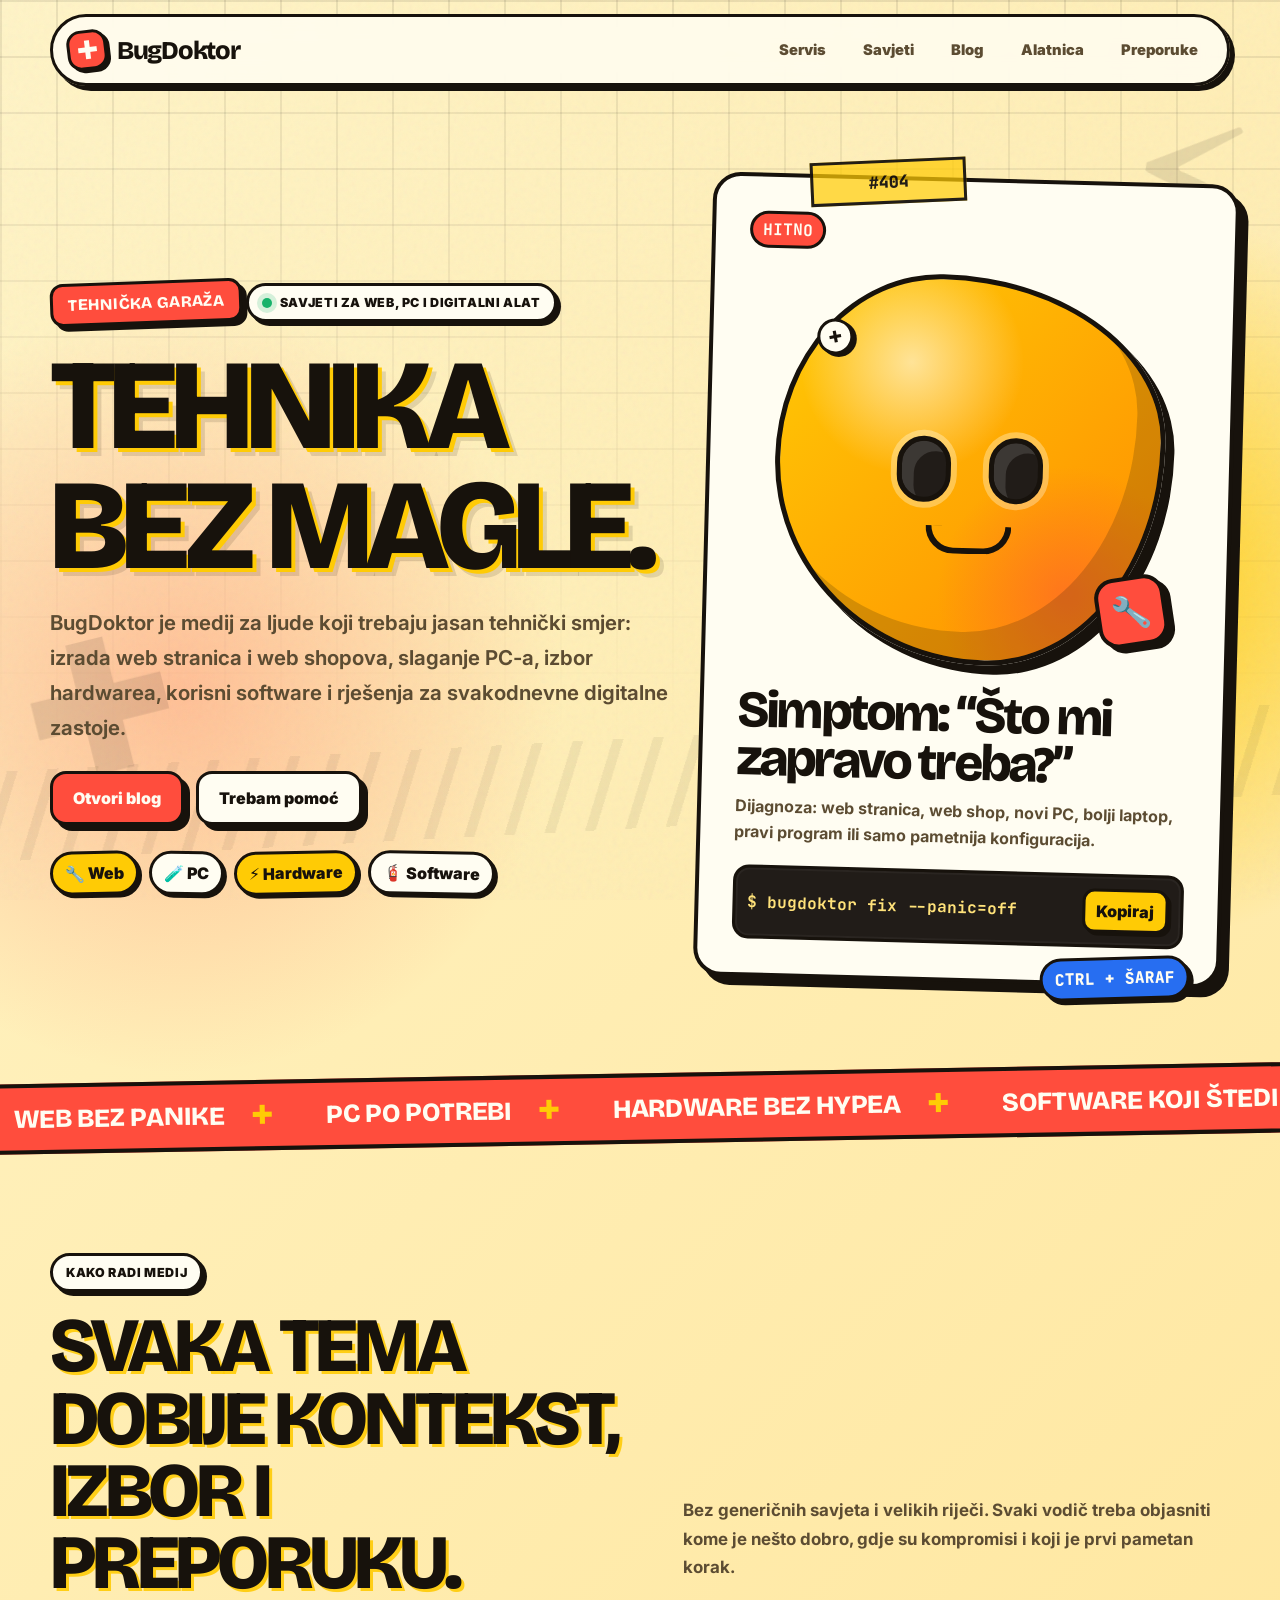
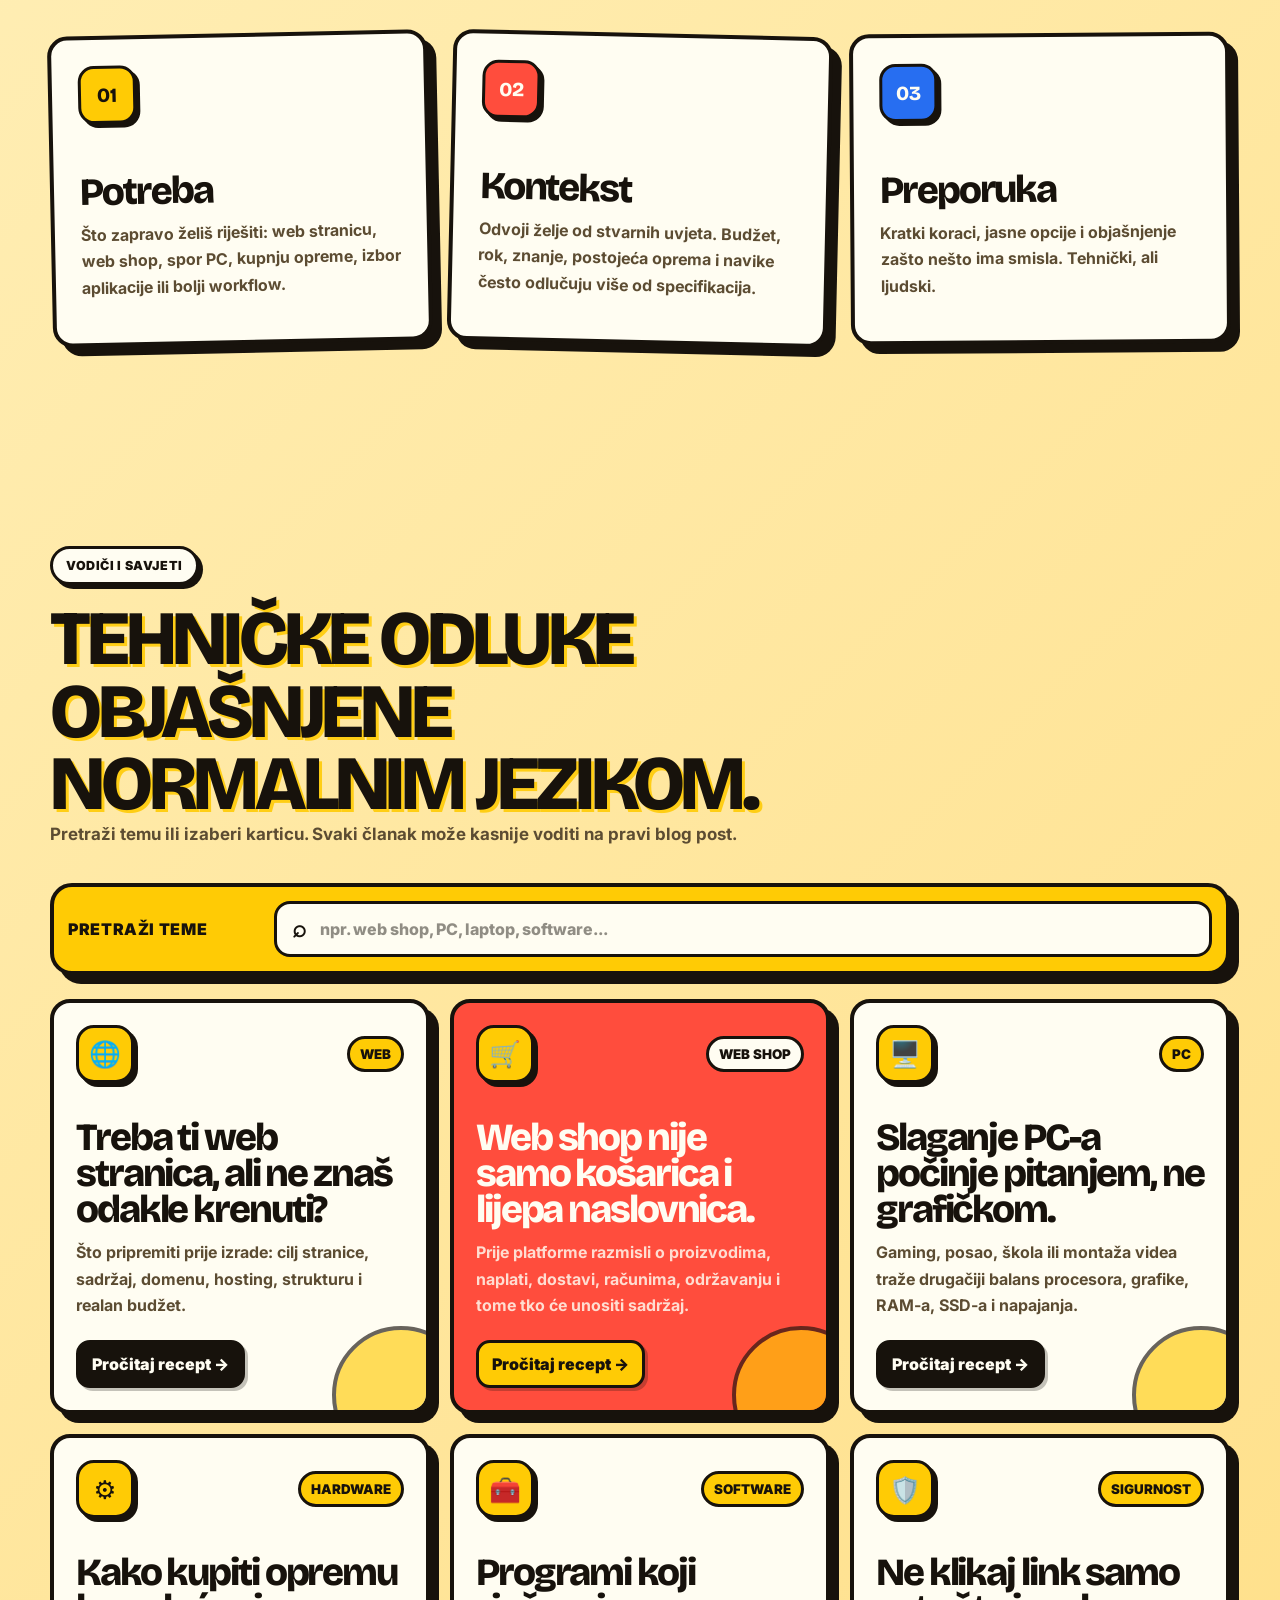
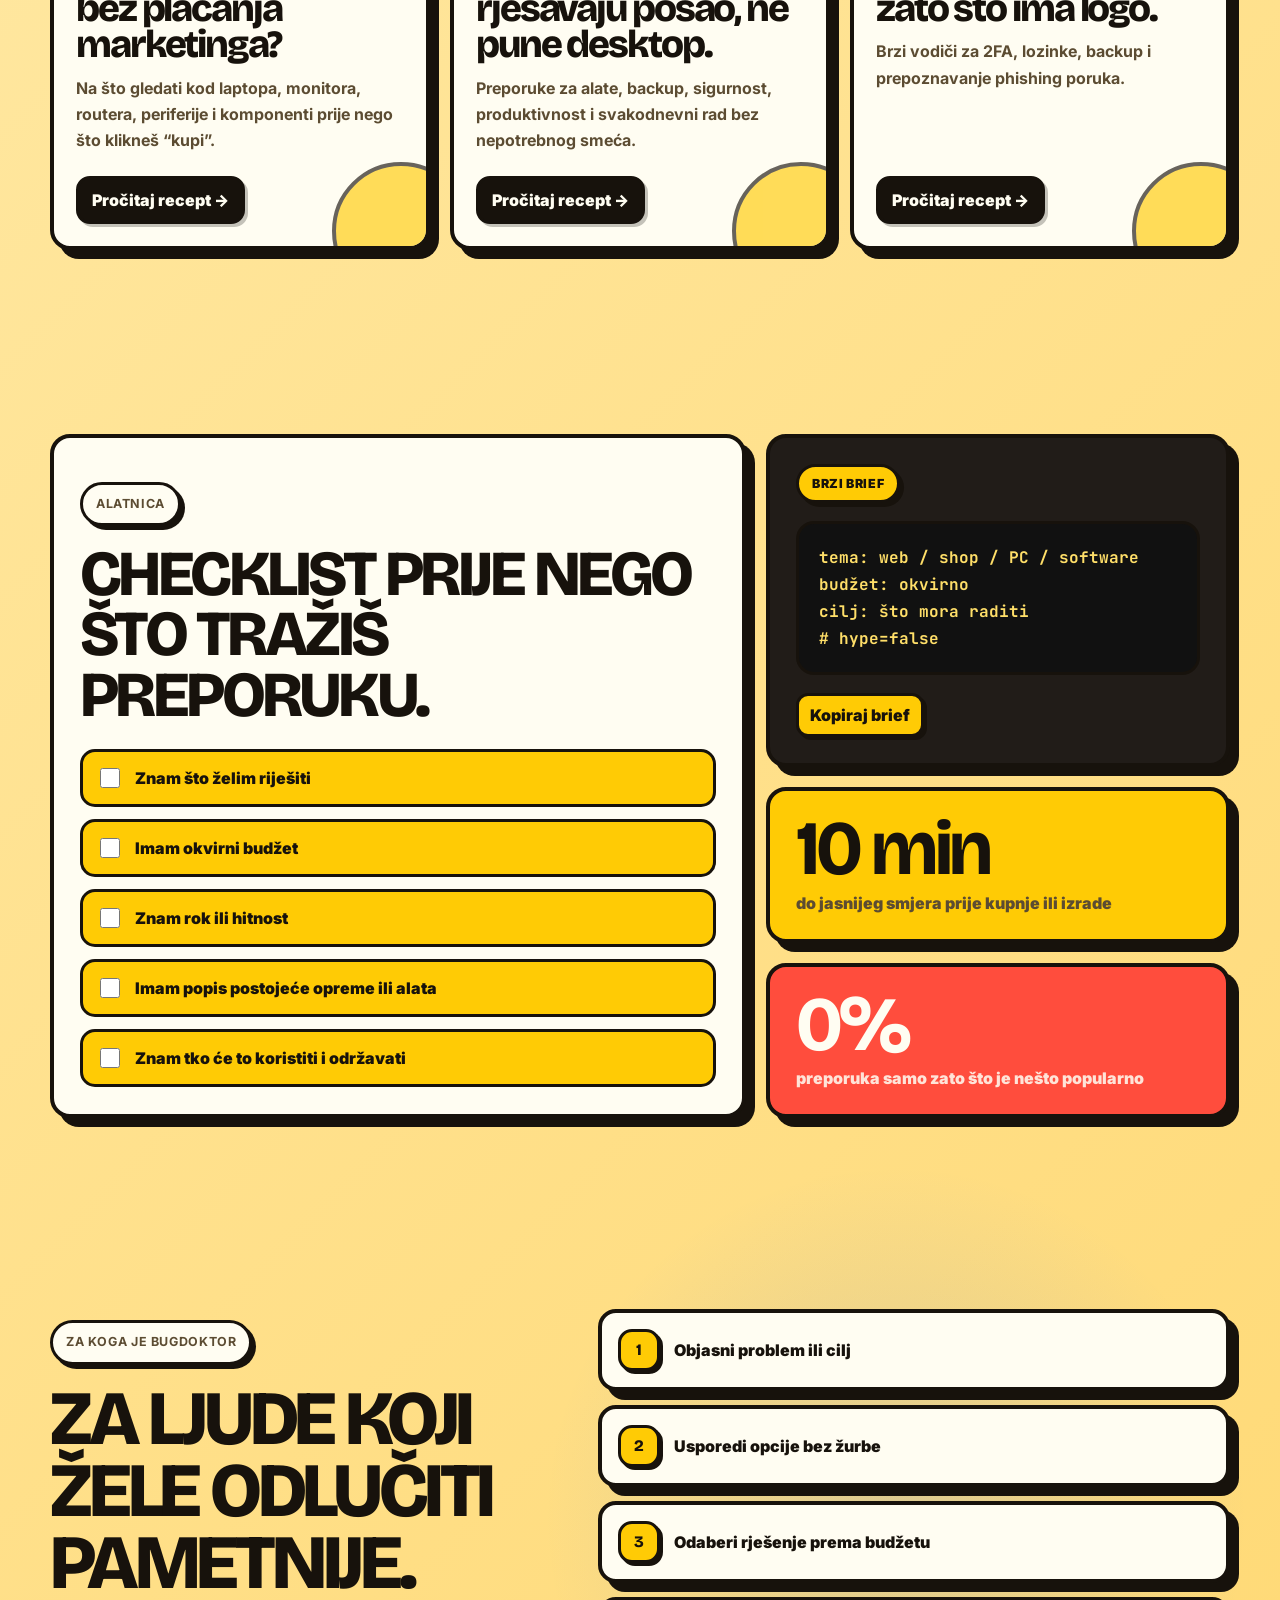
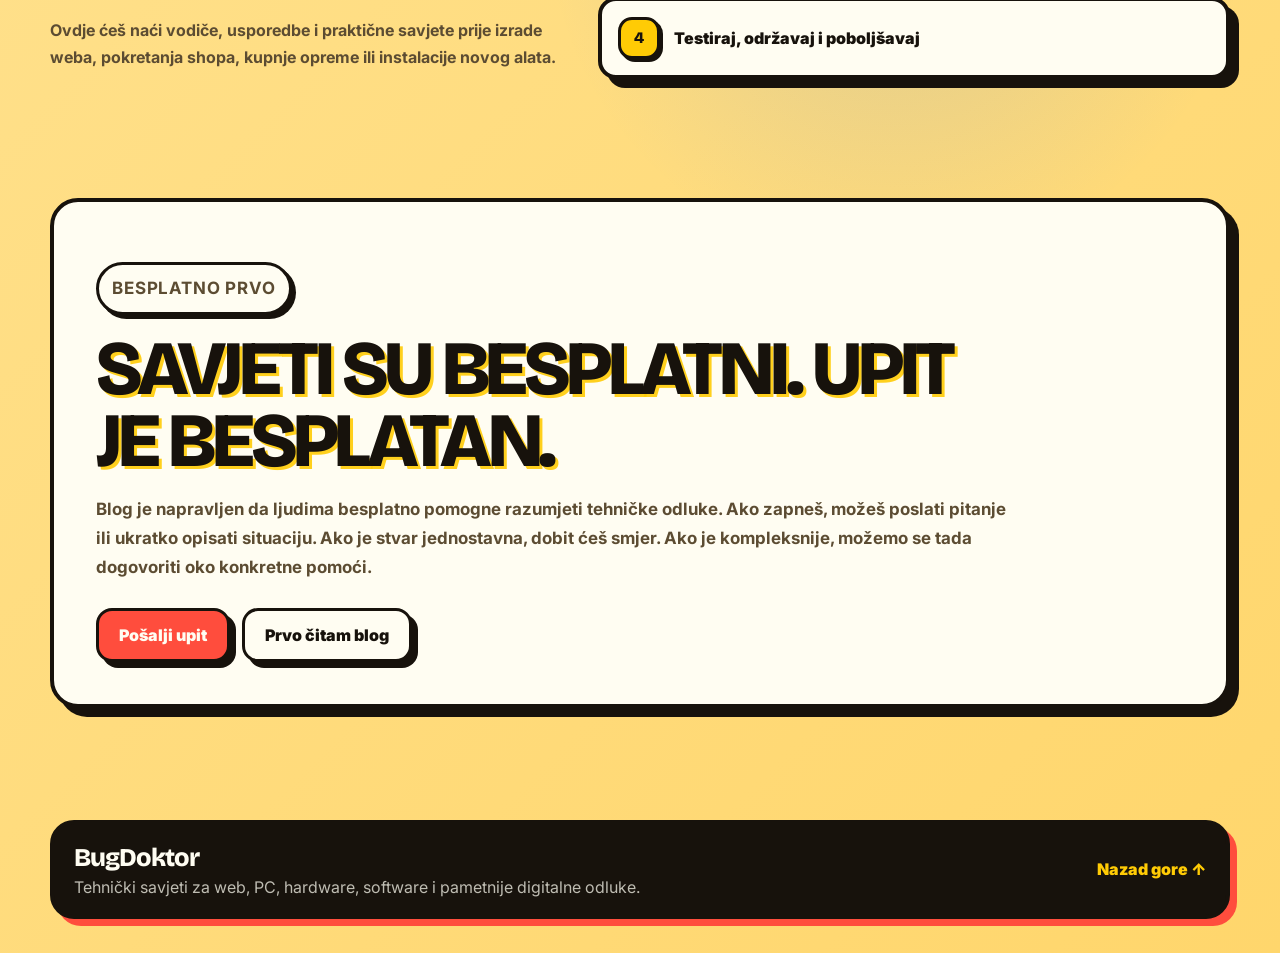
==== index.html @ 0f75139b "Add files via upload" ====
<!doctype html>
<html lang="hr">
<head>
  <meta charset="utf-8" />
  <meta name="viewport" content="width=device-width, initial-scale=1" />
  <title>BugDoktor — tehnički savjeti za web, PC i opremu</title>
  <meta name="description" content="BugDoktor je tehnički medij za savjete o izradi web stranica, web shopova, slaganju PC-a, hardwareu, softwareu i svakodnevnim digitalnim odlukama." />
  <meta name="theme-color" content="#ffcb05" />
  <link rel="canonical" href="https://bugdoktor.hr/" />
  <link rel="alternate" type="application/rss+xml" title="BugDoktor blog" href="https://bugdoktor.hr/feed.xml" />
  <link rel="manifest" href="site.webmanifest" />
  <meta property="og:type" content="website" />
  <meta property="og:title" content="BugDoktor — tehnički savjeti za web, PC i opremu" />
  <meta property="og:description" content="Besplatni tehnički vodiči za web stranice, web shopove, PC konfiguracije, hardware, software i sigurnost." />
  <meta property="og:url" content="https://bugdoktor.hr/" />
  <meta name="twitter:card" content="summary" />
  <link rel="preconnect" href="https://fonts.googleapis.com">
  <link rel="preconnect" href="https://fonts.gstatic.com" crossorigin>
  <link href="https://fonts.googleapis.com/css2?family=Bricolage+Grotesque:opsz,wdth,wght@12..96,80..100,500..800&family=Inter:wght@400;500;600;700;800;900&family=JetBrains+Mono:wght@500;700&display=swap" rel="stylesheet">
  <link rel="stylesheet" href="styles.css" />
</head>
<body>
  <div class="page-noise" aria-hidden="true"></div>
  <div class="bg-bolt bolt-one" aria-hidden="true">⚡</div>
  <div class="bg-bolt bolt-two" aria-hidden="true">✚</div>

  <header class="site-header">
    <a class="brand" href="#top" aria-label="BugDoktor početna">
      <span class="brand-mark">✚</span>
      <span class="brand-text">BugDoktor</span>
    </a>

    <nav class="main-nav" aria-label="Glavna navigacija">
      <a href="#servis">Servis</a>
      <a href="#savjeti">Savjeti</a>
      <a href="blog.html">Blog</a>
      <a href="#alatnica">Alatnica</a>
      <a href="#preporuke">Preporuke</a>
    </nav>

    <button class="menu-button" type="button" aria-label="Otvori navigaciju" aria-expanded="false">☰</button>
  </header>

  <main id="top">
    <section class="hero section-wrap">
      <div class="hero-copy">
        <div class="sticker sticker-red">Tehnička garaža</div>
        <p class="eyebrow"><span></span> Savjeti za web, PC i digitalni alat</p>
        <h1>Tehnika bez magle.</h1>
        <p class="lead">BugDoktor je medij za ljude koji trebaju jasan tehnički smjer: izrada web stranica i web shopova, slaganje PC-a, izbor hardwarea, korisni software i rješenja za svakodnevne digitalne zastoje.</p>
        <div class="hero-actions">
          <a class="button primary" href="blog.html">Otvori blog</a>
          <a class="button secondary" href="#usluge">Trebam pomoć</a>
        </div>
        <div class="trust-row" aria-label="Glavne prednosti">
          <span>🔧 Web</span>
          <span>🧪 PC</span>
          <span>⚡ Hardware</span>
          <span>🧯 Software</span>
        </div>
      </div>

      <aside class="garage-card" aria-label="BugDoktor servisni nalog">
        <div class="ticket-top">
          <strong>HITNO</strong>
        </div>
        <div class="garage-bug-face" aria-hidden="true">
          <span class="face-screw screw-one">✚</span>
          <span class="garage-bug-eye"></span>
          <span class="garage-bug-mouth"></span>
          <span class="garage-bug-eye"></span>
          <div class="wrench-badge">🔧</div>
        </div>
        <h2>Simptom: “Što mi zapravo treba?”</h2>
        <p>Dijagnoza: web stranica, web shop, novi PC, bolji laptop, pravi program ili samo pametnija konfiguracija.</p>
        <div class="terminal-strip">
          <code>$ bugdoktor fix --panic=off</code>
          <button type="button" class="copy-button" data-copy="bugdoktor fix --panic=off">Kopiraj</button>
        </div>
      </aside>
    </section>

    <section class="ticker" aria-label="BugDoktor poruke">
      <div class="ticker-track">
        <span>Web bez panike</span>
        <span>PC po potrebi</span>
        <span>Hardware bez hypea</span>
        <span>Software koji štedi vrijeme</span>
        <span>Web shop prije oglasa</span>
        <span>Savjet prije kupnje</span>
      </div>
    </section>

    <section id="servis" class="section-wrap service-section">
      <div class="section-heading split">
        <div>
          <p class="section-kicker">Kako radi medij</p>
          <h2>Svaka tema dobije kontekst, izbor i preporuku.</h2>
        </div>
        <p>Bez generičnih savjeta i velikih riječi. Svaki vodič treba objasniti kome je nešto dobro, gdje su kompromisi i koji je prvi pametan korak.</p>
      </div>

      <div class="service-grid">
        <article class="service-card rotate-left">
          <span class="step-number">01</span>
          <h3>Potreba</h3>
          <p>Što zapravo želiš riješiti: web stranicu, web shop, spor PC, kupnju opreme, izbor aplikacije ili bolji workflow.</p>
        </article>
        <article class="service-card rotate-right">
          <span class="step-number">02</span>
          <h3>Kontekst</h3>
          <p>Odvoji želje od stvarnih uvjeta. Budžet, rok, znanje, postojeća oprema i navike često odlučuju više od specifikacija.</p>
        </article>
        <article class="service-card rotate-left small-tilt">
          <span class="step-number">03</span>
          <h3>Preporuka</h3>
          <p>Kratki koraci, jasne opcije i objašnjenje zašto nešto ima smisla. Tehnički, ali ljudski.</p>
        </article>
      </div>
    </section>

    <section id="savjeti" class="section-wrap advice-section">
      <div class="section-heading">
        <p class="section-kicker">Vodiči i savjeti</p>
        <h2>Tehničke odluke objašnjene normalnim jezikom.</h2>
        <p>Pretraži temu ili izaberi karticu. Svaki članak može kasnije voditi na pravi blog post.</p>
      </div>

      <div class="search-panel">
        <label for="searchInput">Pretraži teme</label>
        <div class="search-box">
          <span>⌕</span>
          <input id="searchInput" type="search" placeholder="npr. web shop, PC, laptop, software..." autocomplete="off" />
        </div>
      </div>

      <div class="advice-grid" id="adviceGrid">
        <article class="advice-card" data-keywords="web stranica landing page portfolio domena hosting dizajn">
          <div class="card-top"><span>🌐</span><small>Web</small></div>
          <h3>Treba ti web stranica, ali ne znaš odakle krenuti?</h3>
          <p>Što pripremiti prije izrade: cilj stranice, sadržaj, domenu, hosting, strukturu i realan budžet.</p>
          <a href="blog/web-stranica-odakle-krenuti.html">Pročitaj recept <span>→</span></a>
        </article>

        <article class="advice-card hot" data-keywords="web shop ecommerce woocommerce shopify placanje dostava katalog proizvodi">
          <div class="card-top"><span>🛒</span><small>Web shop</small></div>
          <h3>Web shop nije samo košarica i lijepa naslovnica.</h3>
          <p>Prije platforme razmisli o proizvodima, naplati, dostavi, računima, održavanju i tome tko će unositi sadržaj.</p>
          <a href="blog/web-shop-nije-samo-kosarica.html">Pročitaj recept <span>→</span></a>
        </article>

        <article class="advice-card" data-keywords="pc konfiguracija slaganje gaming ured procesor graficka ram ssd napajanje">
          <div class="card-top"><span>🖥️</span><small>PC</small></div>
          <h3>Slaganje PC-a počinje pitanjem, ne grafičkom.</h3>
          <p>Gaming, posao, škola ili montaža videa traže drugačiji balans procesora, grafike, RAM-a, SSD-a i napajanja.</p>
          <a href="blog/slaganje-pc-a-pocinje-pitanjem.html">Pročitaj recept <span>→</span></a>
        </article>

        <article class="advice-card" data-keywords="hardware laptop monitor tipkovnica mis router printer preporuka kupnja">
          <div class="card-top"><span>⚙️</span><small>Hardware</small></div>
          <h3>Kako kupiti opremu bez plaćanja marketinga?</h3>
          <p>Na što gledati kod laptopa, monitora, routera, periferije i komponenti prije nego što klikneš “kupi”.</p>
          <a href="blog/kupnja-hardwarea-bez-marketinga.html">Pročitaj recept <span>→</span></a>
        </article>

        <article class="advice-card" data-keywords="software alati windows mac linux ured posao produktivnost backup antivirus">
          <div class="card-top"><span>🧰</span><small>Software</small></div>
          <h3>Programi koji rješavaju posao, ne pune desktop.</h3>
          <p>Preporuke za alate, backup, sigurnost, produktivnost i svakodnevni rad bez nepotrebnog smeća.</p>
          <a href="blog/software-koji-rjesava-posao.html">Pročitaj recept <span>→</span></a>
        </article>

        <article class="advice-card" data-keywords="sigurnost lozinke 2fa backup phishing mail privatnost zastita">
          <div class="card-top"><span>🛡️</span><small>Sigurnost</small></div>
          <h3>Ne klikaj link samo zato što ima logo.</h3>
          <p>Brzi vodiči za 2FA, lozinke, backup i prepoznavanje phishing poruka.</p>
          <a href="blog/ne-klikaj-link-samo-zato-sto-ima-logo.html">Pročitaj recept <span>→</span></a>
        </article>
      </div>
    </section>

    <section id="alatnica" class="section-wrap toolkit-section">
      <div class="toolkit-card checklist-card">
        <p class="section-kicker">Alatnica</p>
        <h2>Checklist prije nego što tražiš preporuku.</h2>
        <div class="checklist">
          <label><input type="checkbox"> Znam što želim riješiti</label>
          <label><input type="checkbox"> Imam okvirni budžet</label>
          <label><input type="checkbox"> Znam rok ili hitnost</label>
          <label><input type="checkbox"> Imam popis postojeće opreme ili alata</label>
          <label><input type="checkbox"> Znam tko će to koristiti i održavati</label>
        </div>
      </div>

      <div class="toolkit-card command-card">
        <span class="label-chip">Brzi brief</span>
        <pre><code>tema: web / shop / PC / software
budžet: okvirno
cilj: što mora raditi
# hype=false</code></pre>
        <button class="copy-button" type="button" data-copy="tema: web / shop / PC / software\nbudžet: okvirno\ncilj: što mora raditi">Kopiraj brief</button>
      </div>

      <div class="toolkit-card stat-card">
        <strong>10 min</strong>
        <span>do jasnijeg smjera prije kupnje ili izrade</span>
      </div>

      <div class="toolkit-card stat-card warning">
        <strong>0%</strong>
        <span>preporuka samo zato što je nešto popularno</span>
      </div>
    </section>

    <section id="preporuke" class="section-wrap deploy-section">
      <div class="deploy-copy">
        <p class="section-kicker">Za koga je BugDoktor</p>
        <h2>Za ljude koji žele odlučiti pametnije.</h2>
        <p>Ovdje ćeš naći vodiče, usporedbe i praktične savjete prije izrade weba, pokretanja shopa, kupnje opreme ili instalacije novog alata.</p>
      </div>
      <div class="deploy-steps">
        <div><span>1</span> Objasni problem ili cilj</div>
        <div><span>2</span> Usporedi opcije bez žurbe</div>
        <div><span>3</span> Odaberi rješenje prema budžetu</div>
        <div><span>4</span> Testiraj, održavaj i poboljšavaj</div>
      </div>
    </section>

    <section id="usluge" class="section-wrap help-section">
      <div class="help-panel">
        <p class="section-kicker">Besplatno prvo</p>
        <h2>Savjeti su besplatni. Upit je besplatan.</h2>
        <p>Blog je napravljen da ljudima besplatno pomogne razumjeti tehničke odluke. Ako zapneš, možeš poslati pitanje ili ukratko opisati situaciju. Ako je stvar jednostavna, dobit ćeš smjer. Ako je kompleksnije, možemo se tada dogovoriti oko konkretne pomoći.</p>
        <div class="hero-actions">
          <a class="button primary" href="mailto:kontakt@bugdoktor.hr?subject=BugDoktor%20besplatan%20upit">Pošalji upit</a>
          <a class="button secondary" href="blog.html">Prvo čitam blog</a>
        </div>
      </div>
    </section>
  </main>

  <footer class="site-footer">
    <div>
      <strong>BugDoktor</strong>
      <p>Tehnički savjeti za web, PC, hardware, software i pametnije digitalne odluke.</p>
    </div>
    <a href="#top">Nazad gore ↑</a>
  </footer>

  <script src="script.js"></script>
</body>
</html>
---- styles.css ----
:root {
  color-scheme: light;
  --font-display: "Bricolage Grotesque", "Inter", system-ui, sans-serif;
  --font-body: "Inter", system-ui, sans-serif;
  --font-mono: "JetBrains Mono", ui-monospace, SFMono-Regular, Menlo, monospace;

  --ink: #17120c;
  --paper: #fff4c7;
  --paper-2: #ffe27a;
  --white: #fffdf2;
  --yellow: #ffcb05;
  --orange: #ff8a00;
  --red: #ff4d3d;
  --blue: #276ef1;
  --green: #17b26a;
  --muted: #5c4c32;
  --line: #17120c;
  --shadow: 9px 9px 0 var(--ink);
  --shadow-soft: 0 22px 55px rgba(23, 18, 12, .20);
  --radius-lg: 28px;
  --radius-md: 20px;
  --radius-sm: 12px;
}

* { box-sizing: border-box; }

html {
  scroll-behavior: smooth;
  overflow-x: hidden;
}

body {
  margin: 0;
  min-height: 100vh;
  color: var(--ink);
  font-family: var(--font-body);
  background:
    radial-gradient(circle at 14% 12%, rgba(255, 77, 61, .30), transparent 24rem),
    radial-gradient(circle at 88% 10%, rgba(255, 203, 5, .90), transparent 23rem),
    radial-gradient(circle at 70% 82%, rgba(39, 110, 241, .16), transparent 22rem),
    linear-gradient(135deg, var(--paper) 0%, #ffd66c 100%);
  overflow-x: hidden;
}

body::before {
  content: "";
  position: fixed;
  inset: 0;
  pointer-events: none;
  background-image:
    linear-gradient(rgba(23, 18, 12, .09) 2px, transparent 2px),
    linear-gradient(90deg, rgba(23, 18, 12, .09) 2px, transparent 2px);
  background-size: 56px 56px;
  mask-image: linear-gradient(to bottom, black 0%, transparent 82%);
  z-index: -3;
}

body::after {
  content: "";
  position: fixed;
  left: -8vw;
  right: -8vw;
  bottom: 8vh;
  height: 90px;
  pointer-events: none;
  background: repeating-linear-gradient(110deg, transparent 0 28px, rgba(23, 18, 12, .14) 28px 38px);
  transform: rotate(-3deg);
  opacity: .42;
  z-index: -2;
}

button,
input { font: inherit; }

a { color: inherit; text-decoration: none; }

::selection { background: var(--red); color: var(--white); }

.page-noise {
  position: fixed;
  inset: 0;
  pointer-events: none;
  opacity: .13;
  z-index: -1;
  background-image: url("data:image/svg+xml,%3Csvg viewBox='0 0 220 220' xmlns='http://www.w3.org/2000/svg'%3E%3Cfilter id='n'%3E%3CfeTurbulence type='fractalNoise' baseFrequency='.8' numOctaves='3' stitchTiles='stitch'/%3E%3C/filter%3E%3Crect width='100%25' height='100%25' filter='url(%23n)' opacity='.4'/%3E%3C/svg%3E");
}

.bg-bolt {
  position: fixed;
  z-index: -1;
  font-size: clamp(8rem, 14vw, 15rem);
  font-family: var(--font-display);
  font-weight: 900;
  opacity: .10;
  pointer-events: none;
  -webkit-text-stroke: 3px var(--ink);
}

.bolt-one { top: 9%; right: 3%; transform: rotate(13deg); }
.bolt-two { bottom: 9%; left: 2%; transform: rotate(-14deg); }

.site-header {
  position: sticky;
  top: 14px;
  z-index: 50;
  width: min(1180px, calc(100% - 28px));
  margin: 14px auto 0;
  display: flex;
  align-items: center;
  justify-content: space-between;
  gap: 18px;
  padding: 12px 14px;
  background: rgba(255, 253, 242, .86);
  border: 3px solid var(--line);
  border-radius: 999px;
  box-shadow: 5px 5px 0 var(--ink);
  backdrop-filter: blur(12px);
}

.brand {
  display: inline-flex;
  align-items: center;
  gap: 10px;
  font-family: var(--font-display);
  font-weight: 900;
  letter-spacing: -.05em;
  font-size: clamp(1.25rem, 2vw, 1.65rem);
}

.brand-mark {
  display: grid;
  place-items: center;
  width: 40px;
  height: 40px;
  border: 3px solid var(--ink);
  border-radius: 14px;
  background: var(--red);
  color: var(--white);
  box-shadow: 3px 3px 0 var(--ink);
  transform: rotate(-7deg);
}

.main-nav {
  display: flex;
  align-items: center;
  gap: 7px;
}

.main-nav a {
  padding: 10px 13px;
  border: 2px solid transparent;
  border-radius: 999px;
  color: var(--muted);
  font-weight: 900;
  font-size: .92rem;
  transition: transform .16s ease, background .16s ease, border-color .16s ease;
}

.main-nav a:hover {
  color: var(--ink);
  background: var(--yellow);
  border-color: var(--ink);
  transform: translate(-1px, -2px) rotate(-1deg);
}

.menu-button {
  display: none;
  width: 44px;
  height: 44px;
  border: 3px solid var(--ink);
  border-radius: 999px;
  background: var(--yellow);
  color: var(--ink);
  box-shadow: 3px 3px 0 var(--ink);
  cursor: pointer;
}

.section-wrap {
  width: min(1180px, calc(100% - 34px));
  margin-inline: auto;
  padding: 92px 0;
}

.hero {
  min-height: calc(100vh - 86px);
  display: grid;
  grid-template-columns: 1.08fr .92fr;
  gap: 34px;
  align-items: center;
}

.hero-copy { position: relative; }

.sticker {
  display: inline-flex;
  align-items: center;
  width: fit-content;
  padding: 9px 15px;
  border: 3px solid var(--ink);
  border-radius: 13px;
  font-family: var(--font-display);
  font-weight: 900;
  text-transform: uppercase;
  letter-spacing: .02em;
  box-shadow: 5px 5px 0 var(--ink);
  transform: rotate(-2deg);
}

.sticker-red { background: var(--red); color: var(--white); }

.eyebrow,
.section-kicker,
.label-chip {
  display: inline-flex;
  align-items: center;
  gap: 8px;
  margin: 18px 0 0;
  padding: 9px 13px;
  border: 3px solid var(--ink);
  border-radius: 999px;
  background: var(--white);
  box-shadow: 4px 4px 0 var(--ink);
  font-weight: 1000;
  font-size: .78rem;
  text-transform: uppercase;
  letter-spacing: .05em;
}

.eyebrow span {
  width: 10px;
  height: 10px;
  border-radius: 50%;
  background: var(--green);
  box-shadow: 0 0 0 5px rgba(23, 178, 106, .18);
}

h1,
h2,
h3,
p { margin-top: 0; }

h1,
h2,
h3 {
  font-family: var(--font-display);
  font-weight: 900;
  line-height: .94;
  letter-spacing: -.055em;
}

h1 {
  max-width: 10ch;
  margin: 22px 0 20px;
  font-size: clamp(4rem, 10vw, 9.2rem);
  text-transform: uppercase;
  text-shadow: 4px 4px 0 var(--yellow), 8px 8px 0 rgba(23,18,12,.12);
}

.lead {
  max-width: 66ch;
  color: var(--muted);
  font-size: clamp(1.05rem, 1.7vw, 1.28rem);
  line-height: 1.7;
  font-weight: 650;
}

.hero-actions {
  display: flex;
  flex-wrap: wrap;
  gap: 12px;
  margin-top: 26px;
}

.button {
  display: inline-flex;
  align-items: center;
  justify-content: center;
  min-height: 52px;
  padding: 14px 20px;
  border: 3px solid var(--ink);
  border-radius: 16px;
  box-shadow: 6px 6px 0 var(--ink);
  font-weight: 1000;
  transition: transform .16s ease, box-shadow .16s ease;
}

.button:hover {
  transform: translate(3px, 3px) rotate(-1deg);
  box-shadow: 3px 3px 0 var(--ink);
}

.button.primary { background: var(--red); color: var(--white); }
.button.secondary { background: var(--white); color: var(--ink); }

.trust-row {
  display: flex;
  flex-wrap: wrap;
  gap: 10px;
  margin-top: 26px;
}

.trust-row span {
  display: inline-flex;
  padding: 9px 12px;
  background: var(--yellow);
  border: 3px solid var(--ink);
  border-radius: 999px;
  box-shadow: 3px 3px 0 var(--ink);
  font-weight: 900;
  transform: rotate(-1deg);
}

.trust-row span:nth-child(even) { background: var(--white); transform: rotate(1deg); }

.garage-card {
  position: relative;
  padding: clamp(22px, 4vw, 34px);
  background: var(--white);
  border: 4px solid var(--ink);
  border-radius: var(--radius-lg);
  box-shadow: var(--shadow);
  transform: rotate(1.5deg);
}

.garage-card::before {
  content: "#404";
  position: absolute;
  top: -20px;
  left: 18%;
  width: 150px;
  height: 38px;
  display: grid;
  place-items: center;
  border: 3px solid var(--ink);
  background: rgba(255, 203, 5, .76);
  font-family: var(--font-mono);
  font-weight: 900;
  font-size: 1.05rem;
  transform: rotate(-4deg);
  opacity: .95;
}

.garage-card::after {
  content: "CTRL + ŠARAF";
  position: absolute;
  right: 26px;
  bottom: -18px;
  padding: 8px 12px;
  border: 3px solid var(--ink);
  border-radius: 999px;
  background: var(--blue);
  color: var(--white);
  font-family: var(--font-mono);
  font-weight: 900;
  transform: rotate(-3deg);
  box-shadow: 4px 4px 0 var(--ink);
}

.ticket-top {
  display: flex;
  justify-content: space-between;
  gap: 12px;
  margin-bottom: 18px;
  font-family: var(--font-mono);
  font-weight: 900;
  text-transform: uppercase;
}

.ticket-top strong {
  padding: 5px 10px;
  border: 3px solid var(--ink);
  border-radius: 999px;
  background: var(--red);
  color: var(--white);
}

.garage-bug-face {
  position: relative;
  display: flex;
  align-items: center;
  justify-content: center;
  gap: clamp(24px, 4vw, 38px);
  width: min(100%, 390px);
  aspect-ratio: 1;
  margin: 22px auto 26px;
  border: 5px solid var(--ink);
  border-radius: 42% 58% 45% 55% / 48% 42% 58% 52%;
  background:
    radial-gradient(circle at 34% 22%, rgba(255, 253, 242, .62), transparent 7rem),
    radial-gradient(circle at 76% 82%, rgba(255, 77, 61, .45), transparent 8rem),
    linear-gradient(135deg, var(--yellow), var(--orange));
  box-shadow: inset -24px -28px 0 rgba(23,18,12,.18), 9px 9px 0 var(--ink);
  overflow: visible;
  animation: garageBlob 7s ease-in-out infinite;
}

.garage-bug-face::before,
.garage-bug-face::after {
  content: "";
  display: none;
  position: absolute;
  width: 82px;
  height: 20px;
  border: 4px solid var(--ink);
  border-radius: 999px;
  background: var(--white);
  z-index: -1;
}

.garage-bug-face::before {
  top: 26px;
  left: -34px;
  transform: rotate(-34deg);
}

.garage-bug-face::after {
  top: 26px;
  right: -34px;
  transform: rotate(34deg);
}

.face-screw {
  position: absolute;
  display: grid;
  place-items: center;
  width: 36px;
  height: 36px;
  border: 3px solid var(--ink);
  border-radius: 999px;
  background: var(--white);
  box-shadow: 3px 3px 0 var(--ink);
  font-family: var(--font-display);
  font-weight: 900;
  font-size: 1rem;
}

.screw-one { left: 34px; top: 42px; transform: rotate(-12deg); }
.screw-two { right: 34px; bottom: 48px; transform: rotate(14deg); }

.garage-bug-eye {
  width: clamp(38px, 6vw, 54px);
  height: clamp(48px, 7vw, 66px);
  border: 5px solid var(--ink);
  border-radius: 999px;
  background: #211c18;
  box-shadow: inset 12px 10px 0 rgba(255,255,255,.12), 0 0 0 6px rgba(255,253,242,.32);
  animation: blink 3.2s infinite;
}

.garage-bug-eye:last-child { animation-delay: .16s; }

.garage-bug-mouth {
  position: absolute;
  bottom: 28%;
  width: 86px;
  height: 28px;
  border: 6px solid var(--ink);
  border-top: 0;
  border-radius: 0 0 999px 999px;
  background: transparent;
}

.wrench-badge {
  position: absolute;
  right: -10px;
  bottom: 18px;
  width: 70px;
  height: 70px;
  display: grid;
  place-items: center;
  border: 4px solid var(--ink);
  border-radius: 20px;
  background: var(--red);
  color: var(--white);
  box-shadow: 6px 6px 0 var(--ink);
  font-size: 2rem;
  transform: rotate(-10deg);
}

@keyframes garageBlob {
  0%, 100% { border-radius: 42% 58% 45% 55% / 48% 42% 58% 52%; transform: translateY(0) rotate(-2deg); }
  50% { border-radius: 56% 44% 60% 40% / 42% 56% 44% 58%; transform: translateY(-10px) rotate(2deg); }
}

@keyframes blink {
  0%, 91%, 100% { transform: scaleY(1); }
  94% { transform: scaleY(.15); }
}

.garage-card h2 {
  margin-bottom: 12px;
  font-size: clamp(2rem, 4vw, 3.6rem);
}

.garage-card p {
  color: var(--muted);
  font-weight: 700;
  line-height: 1.6;
}

.terminal-strip {
  display: flex;
  align-items: center;
  justify-content: space-between;
  gap: 12px;
  margin-top: 20px;
  padding: 12px;
  border: 3px solid var(--ink);
  border-radius: 16px;
  background: #211c18;
  color: #ffe27a;
  box-shadow: inset 0 0 0 2px rgba(255,255,255,.04);
}

.terminal-strip code,
pre code { font-family: var(--font-mono); font-weight: 700; }

.copy-button {
  border: 3px solid var(--ink);
  border-radius: 12px;
  background: var(--yellow);
  color: var(--ink);
  box-shadow: 3px 3px 0 var(--ink);
  padding: 9px 11px;
  font-weight: 1000;
  cursor: pointer;
  transition: transform .15s ease, box-shadow .15s ease;
}

.copy-button:hover {
  transform: translate(2px, 2px);
  box-shadow: 1px 1px 0 var(--ink);
}

.ticker {
  border-block: 4px solid var(--ink);
  background: var(--red);
  color: var(--white);
  overflow: hidden;
  transform: rotate(-1deg) scale(1.02);
}

.ticker-track {
  display: flex;
  width: max-content;
  animation: ticker 24s linear infinite;
}

.ticker span {
  display: inline-flex;
  align-items: center;
  padding: 15px 26px;
  font-family: var(--font-display);
  font-size: clamp(1.1rem, 2vw, 1.8rem);
  font-weight: 900;
  text-transform: uppercase;
  letter-spacing: -.02em;
  white-space: nowrap;
}

.ticker span::after {
  content: "✚";
  margin-left: 26px;
  color: var(--yellow);
}

@keyframes ticker {
  to { transform: translateX(-50%); }
}

.section-heading {
  max-width: 800px;
  margin-bottom: 34px;
}

.section-heading.split {
  display: grid;
  grid-template-columns: 1.05fr .95fr;
  gap: 28px;
  align-items: end;
  max-width: none;
}

.section-heading h2 {
  margin: 18px 0 0;
  font-size: clamp(2.5rem, 6vw, 5.9rem);
  text-transform: uppercase;
  text-shadow: 3px 3px 0 rgba(255,203,5,.9);
}

.section-heading p:not(.section-kicker) {
  color: var(--muted);
  font-size: 1.06rem;
  line-height: 1.7;
  font-weight: 700;
}

.service-grid {
  display: grid;
  grid-template-columns: repeat(3, 1fr);
  gap: 20px;
}

.service-card,
.advice-card,
.toolkit-card,
.deploy-steps div {
  border: 4px solid var(--ink);
  background: var(--white);
  box-shadow: var(--shadow);
}

.service-card {
  min-height: 280px;
  padding: 26px;
  border-radius: var(--radius-md);
  transition: transform .18s ease, box-shadow .18s ease;
}

.service-card:hover {
  transform: translate(4px, 4px) rotate(0deg);
  box-shadow: 5px 5px 0 var(--ink);
}

.rotate-left { transform: rotate(-1.2deg); }
.rotate-right { transform: rotate(1.3deg); }
.small-tilt { transform: rotate(-.4deg); }

.step-number {
  display: grid;
  place-items: center;
  width: 58px;
  height: 58px;
  margin-bottom: 50px;
  border: 3px solid var(--ink);
  border-radius: 16px;
  background: var(--yellow);
  box-shadow: 4px 4px 0 var(--ink);
  font-family: var(--font-display);
  font-weight: 900;
  font-size: 1.25rem;
}

.service-card:nth-child(2) .step-number { background: var(--red); color: var(--white); }
.service-card:nth-child(3) .step-number { background: var(--blue); color: var(--white); }

.service-card h3,
.advice-card h3 {
  margin-bottom: 12px;
  font-size: clamp(1.75rem, 3vw, 2.8rem);
}

.service-card p,
.advice-card p,
.toolkit-card p,
.deploy-copy p {
  color: var(--muted);
  line-height: 1.65;
  font-weight: 700;
}

.search-panel {
  display: grid;
  grid-template-columns: 190px 1fr;
  gap: 16px;
  align-items: center;
  margin-bottom: 24px;
  padding: 14px;
  border: 4px solid var(--ink);
  border-radius: 22px;
  background: var(--yellow);
  box-shadow: var(--shadow);
}

.search-panel label {
  font-weight: 1000;
  text-transform: uppercase;
  letter-spacing: .04em;
}

.search-box {
  display: flex;
  align-items: center;
  gap: 12px;
  min-height: 56px;
  padding: 0 15px;
  border: 3px solid var(--ink);
  border-radius: 16px;
  background: var(--white);
}

.search-box span {
  font-size: 1.5rem;
  font-weight: 900;
}

.search-box input {
  width: 100%;
  border: 0;
  outline: 0;
  background: transparent;
  color: var(--ink);
  font-weight: 800;
}

.search-box input::placeholder { color: rgba(23, 18, 12, .48); }

.advice-grid {
  display: grid;
  grid-template-columns: repeat(3, 1fr);
  gap: 20px;
}

.advice-card {
  position: relative;
  display: flex;
  flex-direction: column;
  min-height: 320px;
  padding: 22px;
  border-radius: var(--radius-md);
  overflow: hidden;
  transition: transform .18s ease, box-shadow .18s ease;
}

.advice-card::after {
  content: "";
  position: absolute;
  right: -44px;
  bottom: -54px;
  width: 130px;
  height: 130px;
  border: 4px solid var(--ink);
  border-radius: 50%;
  background: var(--yellow);
  opacity: .65;
}

.advice-card:hover {
  transform: translate(5px, 5px) rotate(-.5deg);
  box-shadow: 4px 4px 0 var(--ink);
}

.advice-card.hot {
  background: var(--red);
  color: var(--white);
}

.advice-card.hot p { color: rgba(255,253,242,.82); }
.advice-card.hot a { background: var(--yellow); color: var(--ink); }
.advice-card.hot small { background: var(--white); color: var(--ink); }

.card-top {
  display: flex;
  justify-content: space-between;
  align-items: center;
  margin-bottom: 36px;
}

.card-top > span {
  display: grid;
  place-items: center;
  width: 58px;
  height: 58px;
  border: 3px solid var(--ink);
  border-radius: 18px;
  background: var(--yellow);
  box-shadow: 4px 4px 0 var(--ink);
  font-size: 1.6rem;
}

.card-top small {
  padding: 7px 10px;
  border: 3px solid var(--ink);
  border-radius: 999px;
  background: var(--yellow);
  font-weight: 1000;
  text-transform: uppercase;
}

.advice-card p { margin-bottom: 22px; }

.advice-card a {
  position: relative;
  z-index: 1;
  width: fit-content;
  margin-top: auto;
  padding: 11px 13px;
  border: 3px solid var(--ink);
  border-radius: 14px;
  background: var(--ink);
  color: var(--white);
  box-shadow: 3px 3px 0 rgba(23, 18, 12, .25);
  font-weight: 1000;
}

.advice-card.is-hidden { display: none; }

.toolkit-section {
  display: grid;
  grid-template-columns: 1.2fr .8fr;
  grid-template-areas:
    "check command"
    "check stat1"
    "check stat2";
  gap: 20px;
}

.toolkit-card {
  padding: 26px;
  border-radius: var(--radius-md);
}

.checklist-card { grid-area: check; }
.command-card { grid-area: command; background: #211c18; color: var(--white); }
.stat-card:nth-of-type(3) { grid-area: stat1; }
.stat-card:nth-of-type(4) { grid-area: stat2; }

.toolkit-card h2 {
  margin: 18px 0 24px;
  font-size: clamp(2.3rem, 5vw, 5.4rem);
  text-transform: uppercase;
}

.checklist {
  display: grid;
  gap: 12px;
}

.checklist label {
  display: flex;
  gap: 12px;
  align-items: center;
  padding: 13px;
  border: 3px solid var(--ink);
  border-radius: 15px;
  background: var(--yellow);
  font-weight: 900;
  cursor: pointer;
}

.checklist input {
  width: 20px;
  height: 20px;
  accent-color: var(--red);
}

.checklist label:has(input:checked) {
  background: #d9ffd7;
  text-decoration: line-through;
}

.command-card pre {
  margin: 18px 0;
  padding: 20px;
  border: 3px solid var(--ink);
  border-radius: 18px;
  overflow-x: auto;
  background: #111;
  color: #ffdf69;
  line-height: 1.7;
}

.label-chip { color: var(--ink); background: var(--yellow); margin: 0; }

.stat-card {
  display: grid;
  align-content: center;
  min-height: 150px;
  background: var(--yellow);
}

.stat-card.warning { background: var(--red); color: var(--white); }
.stat-card.warning span { color: rgba(255,253,242,.86); }

.stat-card strong {
  font-family: var(--font-display);
  font-size: clamp(3rem, 6vw, 6rem);
  line-height: .85;
  letter-spacing: -.05em;
}

.stat-card span {
  margin-top: 10px;
  color: var(--muted);
  font-weight: 900;
}

.deploy-section {
  display: grid;
  grid-template-columns: .9fr 1.1fr;
  gap: 30px;
  align-items: center;
}

.deploy-copy h2 {
  margin: 18px 0;
  font-size: clamp(2.5rem, 6vw, 5.7rem);
  text-transform: uppercase;
}

.deploy-steps {
  display: grid;
  gap: 14px;
}

.deploy-steps div {
  display: flex;
  align-items: center;
  gap: 14px;
  padding: 16px;
  border-radius: 18px;
  background: var(--white);
  font-weight: 1000;
  transition: transform .16s ease, box-shadow .16s ease;
}

.deploy-steps div:hover {
  transform: translate(3px, 3px) rotate(-.4deg);
  box-shadow: 5px 5px 0 var(--ink);
}

.deploy-steps span {
  display: grid;
  place-items: center;
  width: 42px;
  height: 42px;
  flex: 0 0 auto;
  border: 3px solid var(--ink);
  border-radius: 14px;
  background: var(--yellow);
  box-shadow: 3px 3px 0 var(--ink);
  font-family: var(--font-display);
  font-weight: 900;
}

.blog-hero {
  padding-top: 86px;
}

.blog-hero h1,
.post-hero h1 {
  max-width: 11ch;
}

.blog-layout {
  display: grid;
  grid-template-columns: 1fr 320px;
  gap: 24px;
  align-items: start;
}

.blog-list {
  display: grid;
  gap: 20px;
}

.blog-card {
  display: grid;
  grid-template-columns: 120px 1fr;
  gap: 18px;
  padding: 22px;
  border: 4px solid var(--ink);
  border-radius: var(--radius-md);
  background: var(--white);
  box-shadow: var(--shadow);
  transition: transform .18s ease, box-shadow .18s ease;
}

.blog-card:hover {
  transform: translate(5px, 5px) rotate(-.3deg);
  box-shadow: 4px 4px 0 var(--ink);
}

.blog-icon {
  display: grid;
  place-items: center;
  width: 96px;
  height: 96px;
  border: 4px solid var(--ink);
  border-radius: 22px;
  background: var(--yellow);
  box-shadow: 5px 5px 0 var(--ink);
  font-size: 2.4rem;
}

.blog-card h2 {
  margin: 8px 0 10px;
  font-size: clamp(2rem, 4vw, 3.5rem);
  text-transform: uppercase;
}

.blog-card p,
.blog-meta,
.post-body li,
.post-body p,
.service-note p {
  color: var(--muted);
  line-height: 1.7;
  font-weight: 700;
}

.blog-meta {
  display: flex;
  flex-wrap: wrap;
  gap: 10px;
  font-family: var(--font-mono);
  font-size: .82rem;
  text-transform: uppercase;
}

.blog-sidebar,
.service-note,
.post-body {
  border: 4px solid var(--ink);
  border-radius: var(--radius-md);
  background: var(--white);
  box-shadow: var(--shadow);
}

.blog-sidebar,
.service-note {
  padding: 24px;
}

.blog-sidebar {
  position: sticky;
  top: 112px;
}

.blog-sidebar h2,
.service-note h2 {
  margin: 14px 0;
  font-size: clamp(2rem, 4vw, 3rem);
  text-transform: uppercase;
}

.post-hero {
  padding-top: 86px;
  padding-bottom: 38px;
}

.post-shell {
  width: min(1180px, calc(100% - 34px));
  margin-inline: auto;
  padding-bottom: 92px;
}

.post-body {
  padding: clamp(22px, 4vw, 42px);
}

.post-body h2 {
  margin: 34px 0 12px;
  font-size: clamp(2rem, 4vw, 3.8rem);
  text-transform: uppercase;
  text-shadow: 3px 3px 0 rgba(255,203,5,.9);
}

.post-body h2:first-child {
  margin-top: 0;
}

.post-body ul,
.post-body ol {
  display: grid;
  gap: 10px;
  padding-left: 1.25rem;
}

.post-body li::marker {
  font-weight: 900;
  color: var(--red);
}

.post-callout {
  margin: 28px 0;
  padding: 18px;
  border: 3px solid var(--ink);
  border-radius: 18px;
  background: var(--yellow);
  box-shadow: 5px 5px 0 var(--ink);
  font-weight: 900;
  line-height: 1.6;
}

.post-nav {
  display: flex;
  flex-wrap: wrap;
  gap: 12px;
  margin-top: 24px;
}

.help-section {
  padding-top: 20px;
}

.help-panel {
  padding: clamp(24px, 5vw, 42px);
  border: 4px solid var(--ink);
  border-radius: var(--radius-lg);
  background: var(--white);
  box-shadow: var(--shadow);
}

.help-panel h2 {
  max-width: 900px;
  margin: 18px 0;
  font-size: clamp(2.5rem, 6vw, 5.4rem);
  text-transform: uppercase;
  text-shadow: 3px 3px 0 rgba(255,203,5,.9);
}

.help-panel p {
  max-width: 84ch;
  color: var(--muted);
  font-size: 1.06rem;
  line-height: 1.7;
  font-weight: 700;
}

.site-footer {
  width: min(1180px, calc(100% - 34px));
  margin: 20px auto 34px;
  display: flex;
  align-items: center;
  justify-content: space-between;
  gap: 20px;
  padding: 18px 20px;
  border: 4px solid var(--ink);
  border-radius: 24px;
  background: var(--ink);
  color: var(--white);
  box-shadow: 7px 7px 0 var(--red);
}

.site-footer strong {
  font-family: var(--font-display);
  font-size: 1.6rem;
  font-weight: 900;
  letter-spacing: -.04em;
}

.site-footer p { margin: 4px 0 0; color: rgba(255,253,242,.72); }
.site-footer a { font-weight: 1000; color: var(--yellow); }

@media (max-width: 950px) {
  .hero,
  .section-heading.split,
  .deploy-section,
  .blog-layout {
    grid-template-columns: 1fr;
  }

  h1 { max-width: 12ch; }
  .garage-card { transform: none; }
  .service-grid,
  .advice-grid { grid-template-columns: 1fr 1fr; }
  .toolkit-section {
    grid-template-columns: 1fr;
    grid-template-areas:
      "check"
      "command"
      "stat1"
      "stat2";
  }

  .blog-sidebar { position: static; }
}

@media (max-width: 720px) {
  .section-wrap { width: min(100% - 24px, 1180px); padding: 70px 0; }

  .site-header { border-radius: 24px; align-items: flex-start; }
  .menu-button { display: grid; place-items: center; }

  .main-nav {
    position: absolute;
    top: calc(100% + 10px);
    left: 0;
    right: 0;
    display: none;
    flex-direction: column;
    align-items: stretch;
    padding: 12px;
    border: 3px solid var(--ink);
    border-radius: 22px;
    background: var(--white);
    box-shadow: 5px 5px 0 var(--ink);
  }

  .main-nav.open { display: flex; }
  .main-nav a { border-color: var(--ink); background: var(--yellow); }

  .hero { min-height: auto; padding-top: 54px; }
  h1 { font-size: clamp(3.25rem, 19vw, 5.3rem); }
  .hero-actions { flex-direction: column; }
  .button { width: 100%; }
  .trust-row span { width: calc(50% - 5px); justify-content: center; }

  .service-grid,
  .advice-grid { grid-template-columns: 1fr; }

  .blog-card { grid-template-columns: 1fr; }
  .blog-icon { width: 76px; height: 76px; }

  .search-panel {
    grid-template-columns: 1fr;
  }

  .terminal-strip {
    align-items: stretch;
    flex-direction: column;
  }

  .site-footer {
    align-items: flex-start;
    flex-direction: column;
  }
}

@media (prefers-reduced-motion: reduce) {
  *, *::before, *::after {
    animation-duration: .01ms !important;
    animation-iteration-count: 1 !important;
    scroll-behavior: auto !important;
    transition-duration: .01ms !important;
  }
}
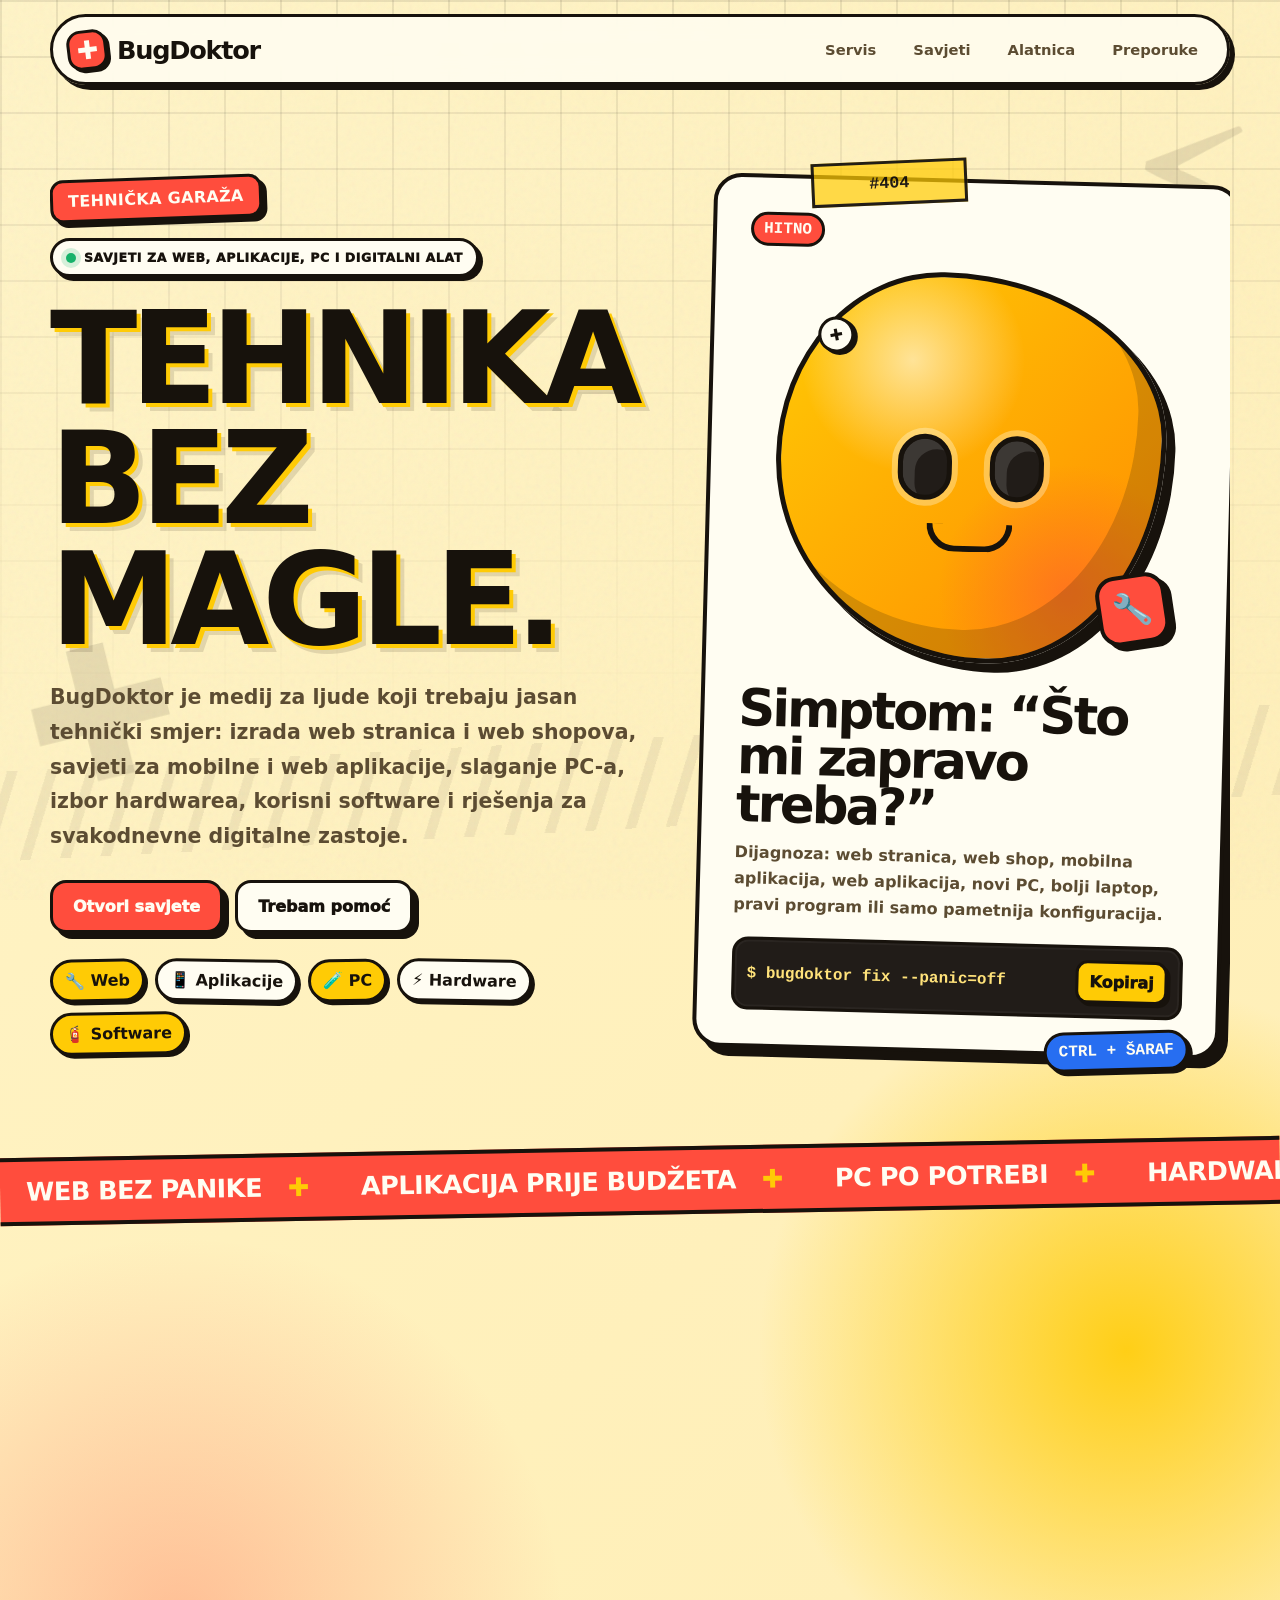
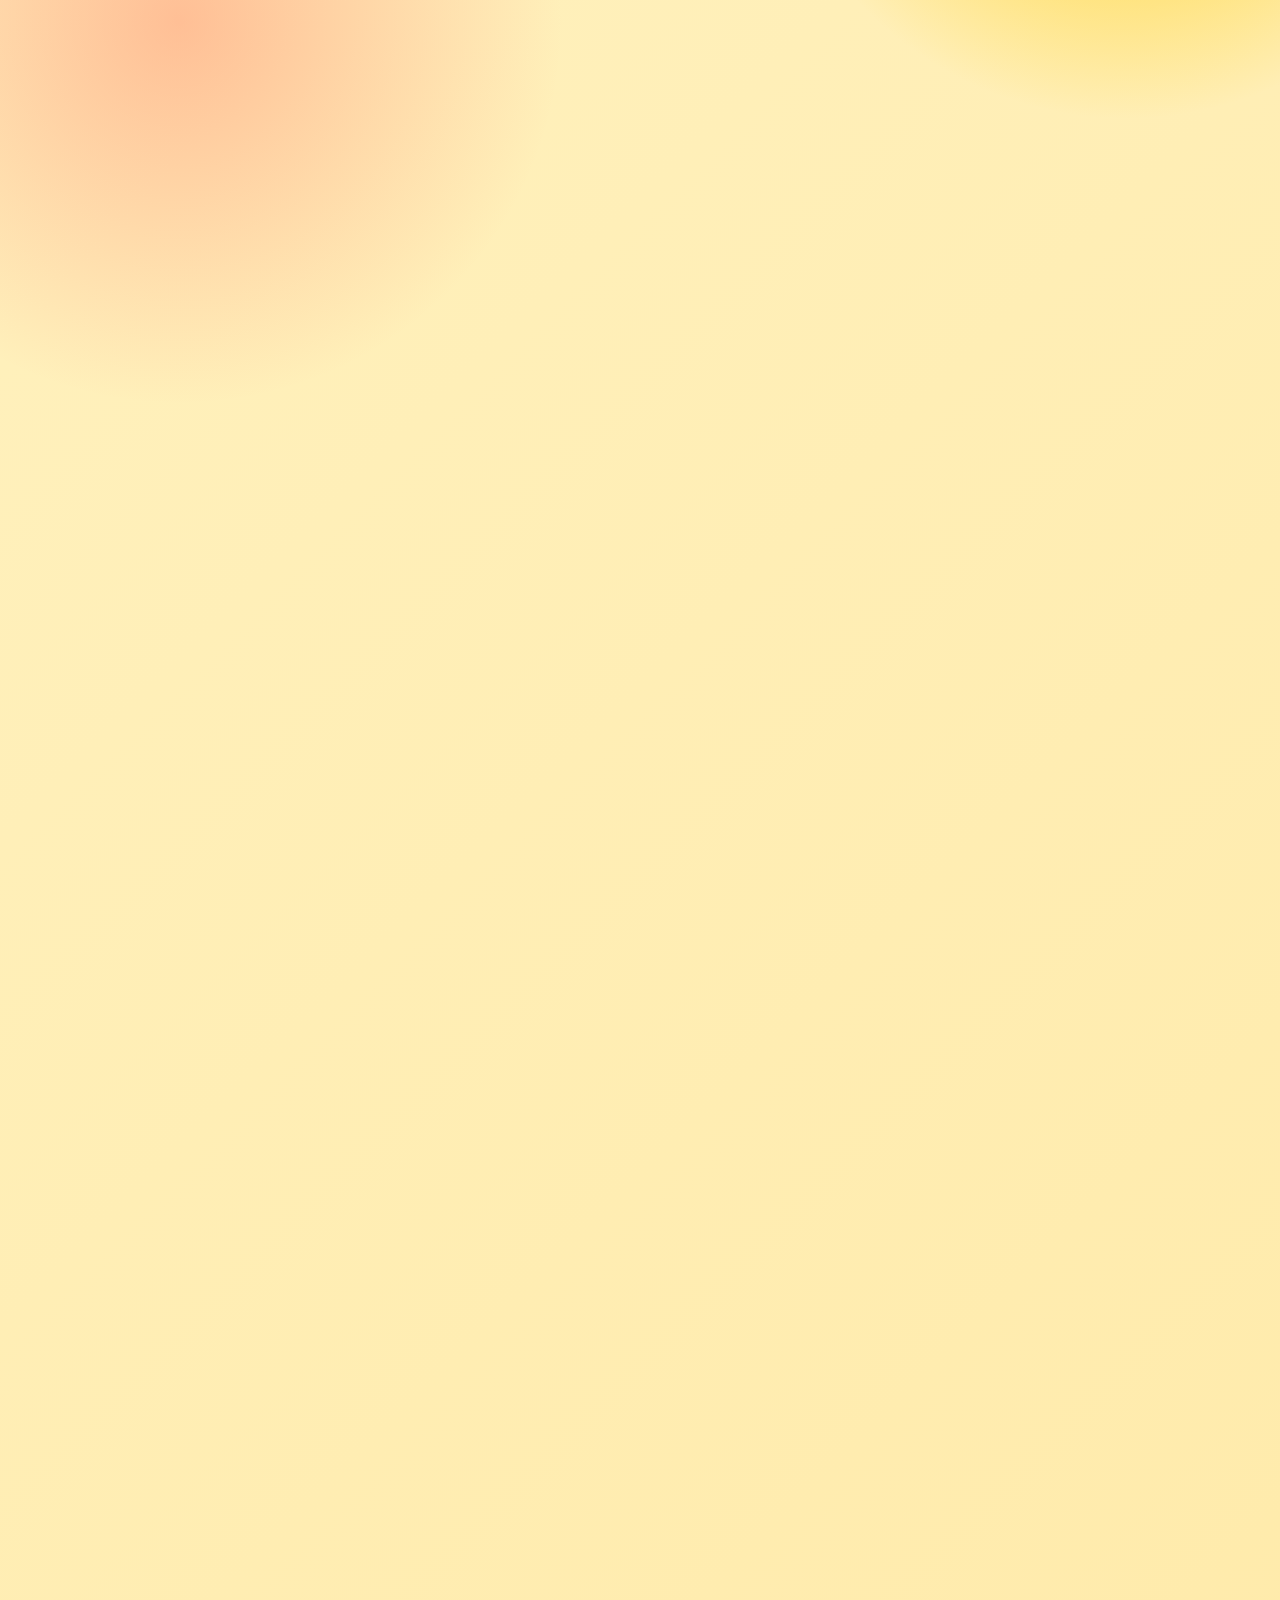
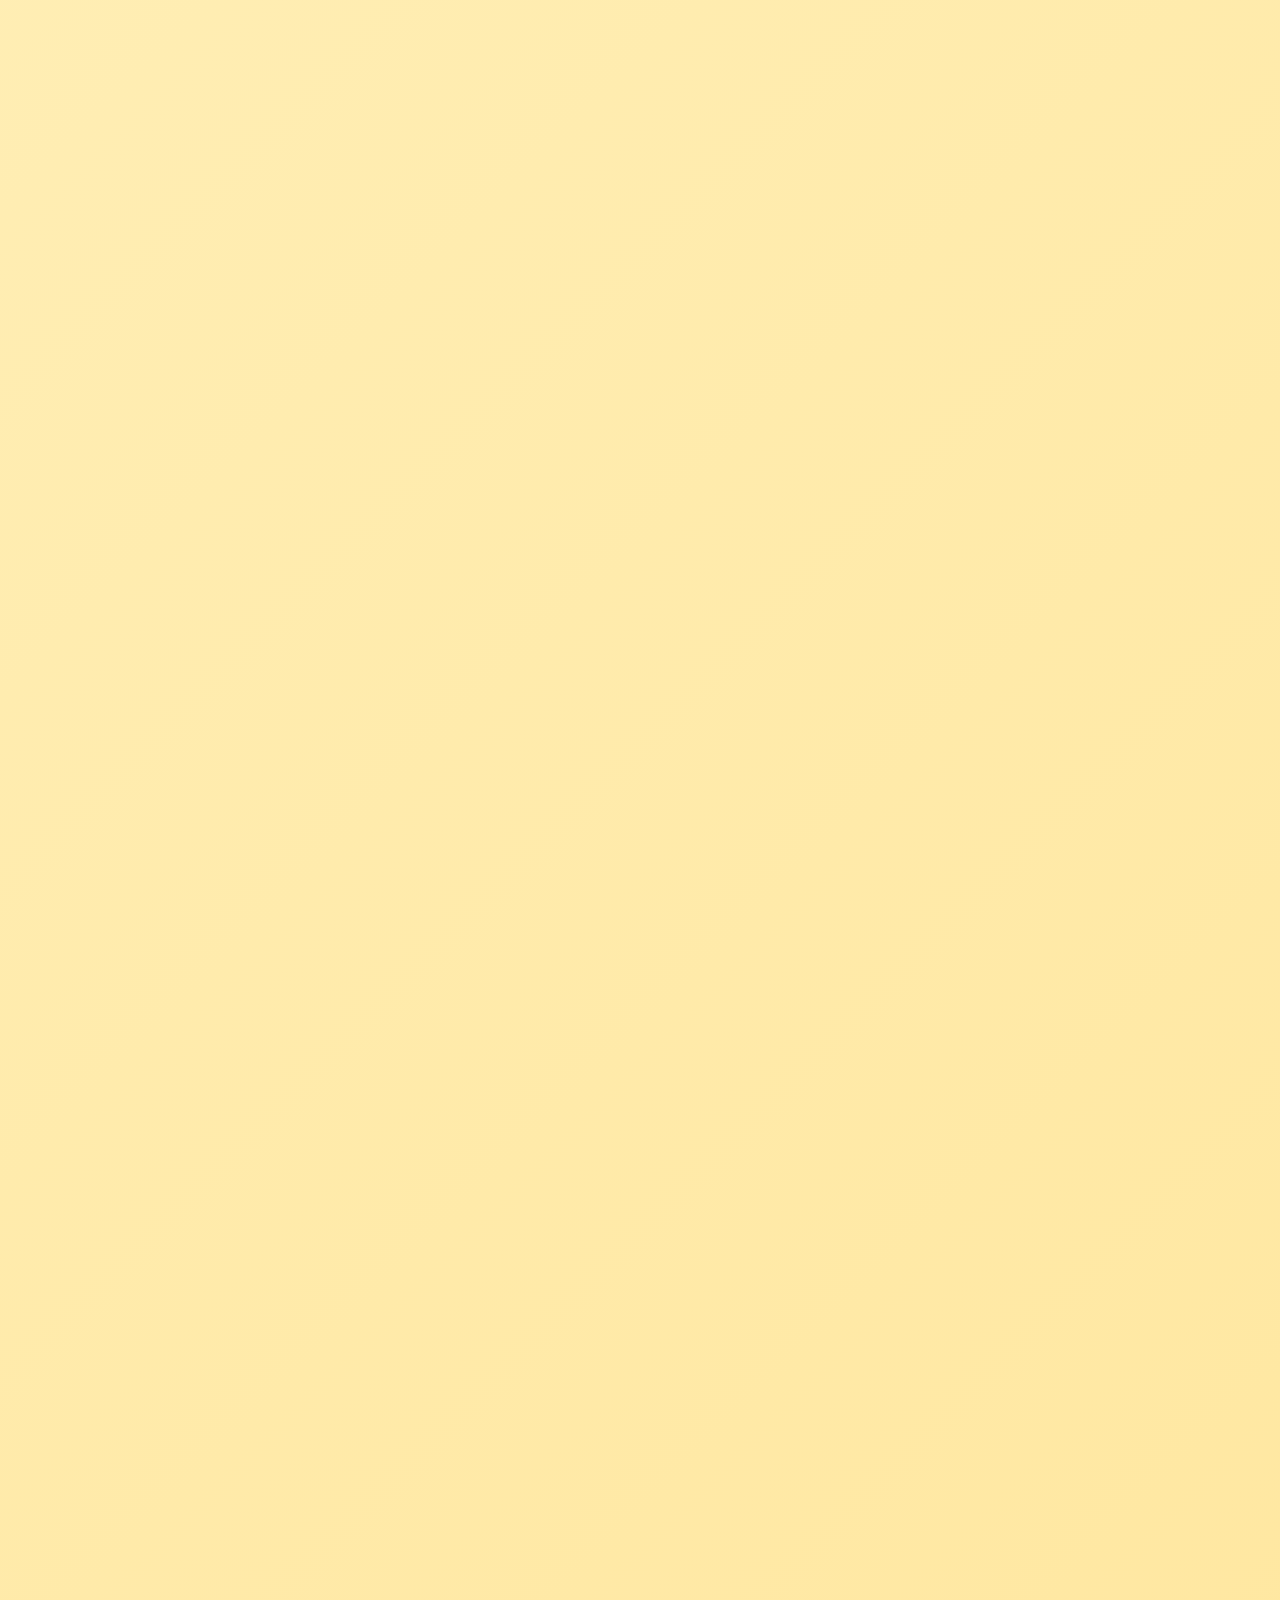
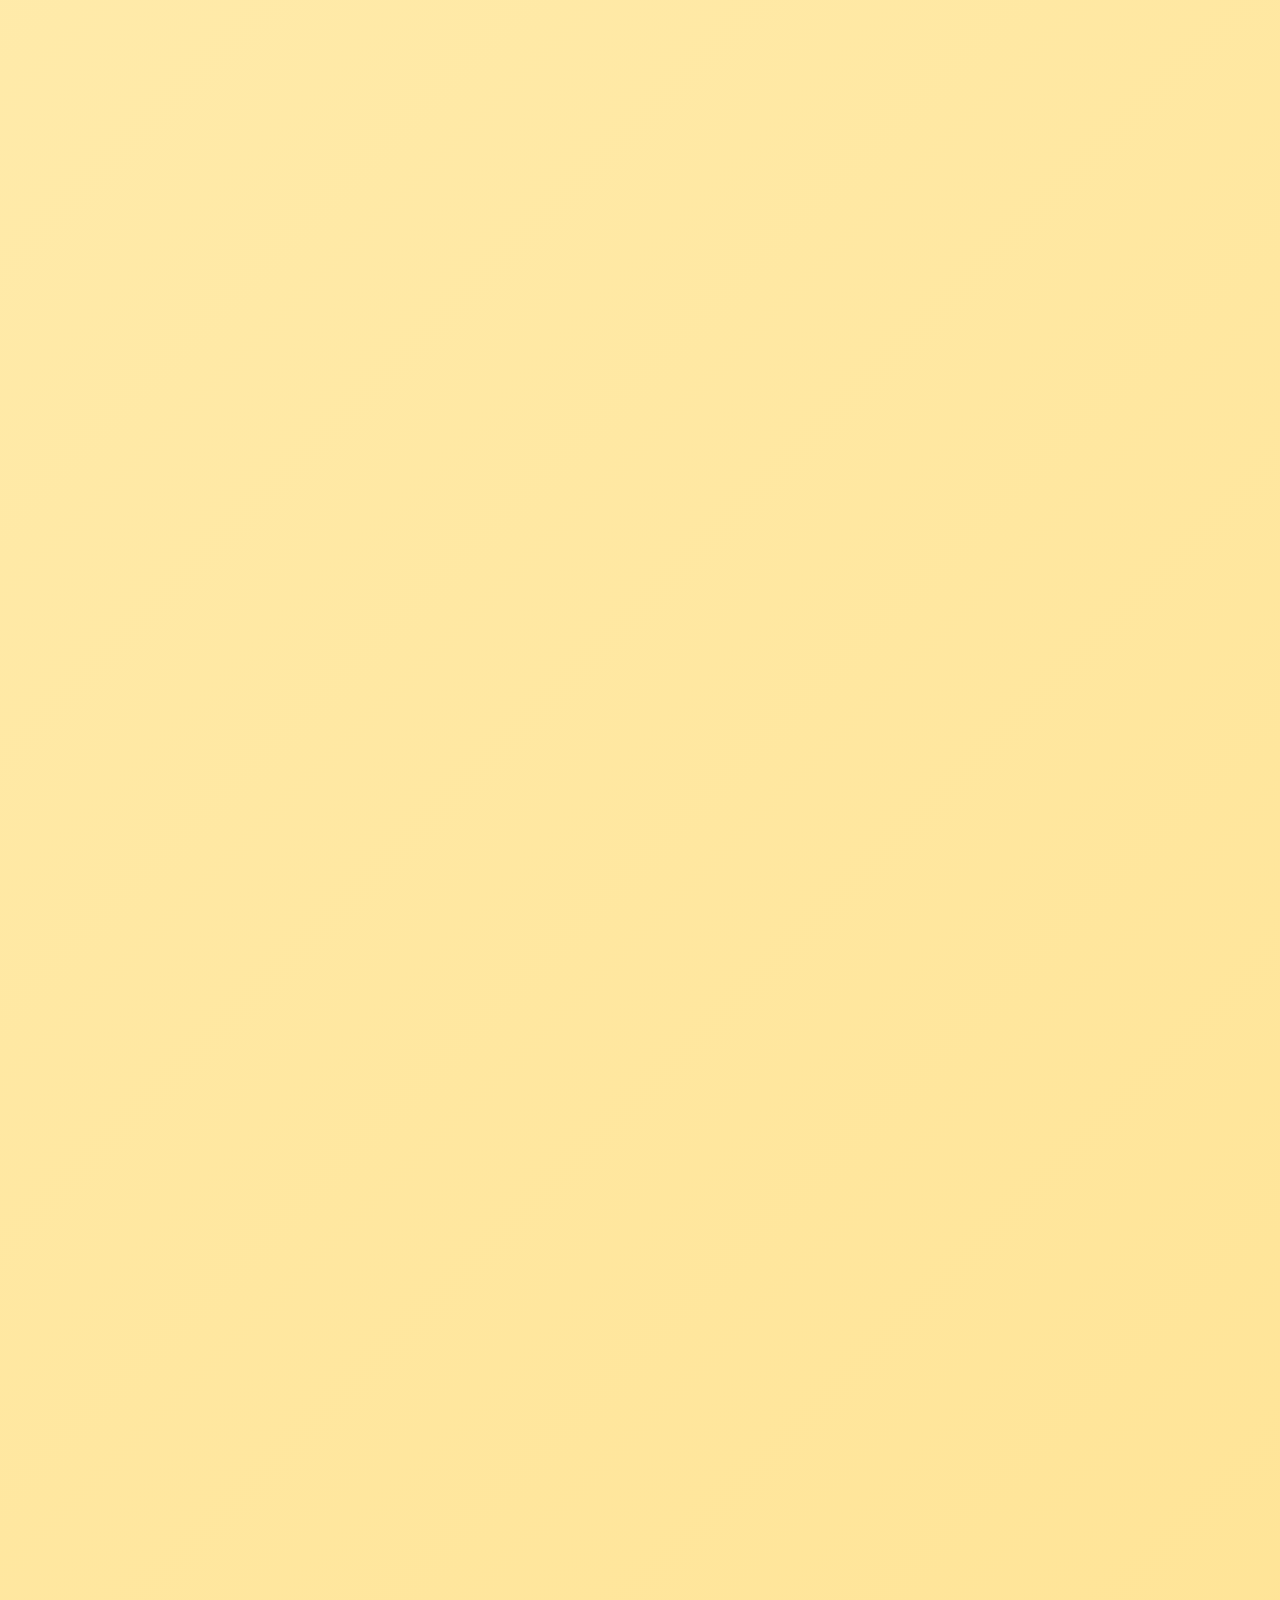
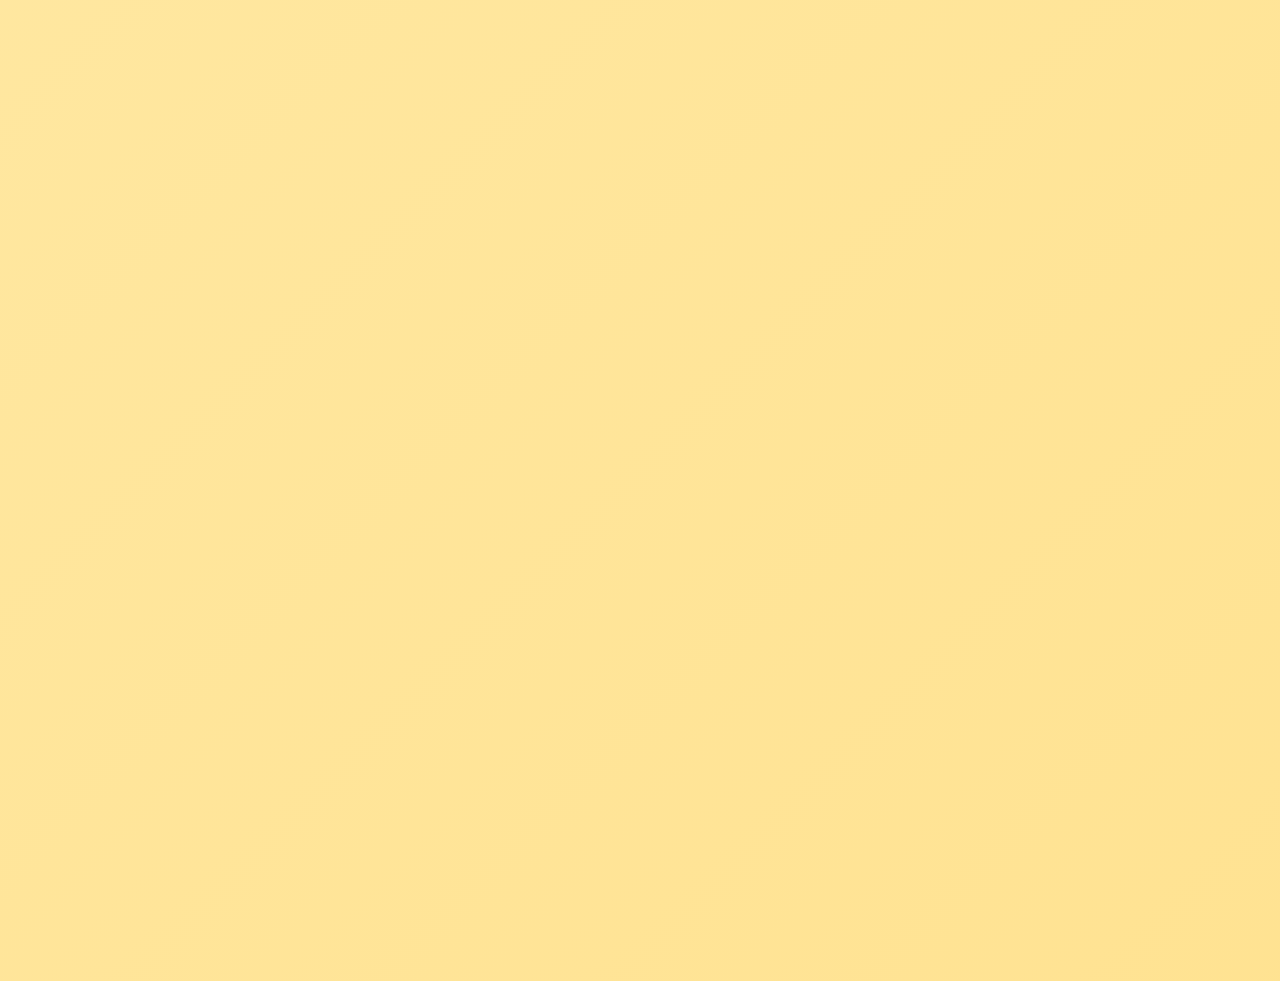
==== commit 33240c92: "promjene" ====
--- a/index.html
+++ b/index.html
@@ -1,22 +1,19 @@
-<!doctype html>
+﻿<!doctype html>
 <html lang="hr">
 <head>
   <meta charset="utf-8" />
   <meta name="viewport" content="width=device-width, initial-scale=1" />
-  <title>BugDoktor — tehnički savjeti za web, PC i opremu</title>
-  <meta name="description" content="BugDoktor je tehnički medij za savjete o izradi web stranica, web shopova, slaganju PC-a, hardwareu, softwareu i svakodnevnim digitalnim odlukama." />
+  <title>BugDoktor — tehnički savjeti za web, aplikacije, PC i opremu</title>
+  <meta name="description" content="BugDoktor je tehnički medij za savjete o izradi web stranica, web shopova, mobilnih i web aplikacija, slaganju PC-a, hardwareu, softwareu i svakodnevnim digitalnim odlukama." />
   <meta name="theme-color" content="#ffcb05" />
   <link rel="canonical" href="https://bugdoktor.hr/" />
-  <link rel="alternate" type="application/rss+xml" title="BugDoktor blog" href="https://bugdoktor.hr/feed.xml" />
+  <link rel="alternate" type="application/rss+xml" title="BugDoktor savjeti" href="https://bugdoktor.hr/feed.xml" />
   <link rel="manifest" href="site.webmanifest" />
   <meta property="og:type" content="website" />
-  <meta property="og:title" content="BugDoktor — tehnički savjeti za web, PC i opremu" />
-  <meta property="og:description" content="Besplatni tehnički vodiči za web stranice, web shopove, PC konfiguracije, hardware, software i sigurnost." />
+  <meta property="og:title" content="BugDoktor — tehnički savjeti za web, aplikacije, PC i opremu" />
+  <meta property="og:description" content="Besplatni tehnički vodiči za web stranice, web shopove, mobilne i web aplikacije, PC konfiguracije, hardware, software i sigurnost." />
   <meta property="og:url" content="https://bugdoktor.hr/" />
   <meta name="twitter:card" content="summary" />
-  <link rel="preconnect" href="https://fonts.googleapis.com">
-  <link rel="preconnect" href="https://fonts.gstatic.com" crossorigin>
-  <link href="https://fonts.googleapis.com/css2?family=Bricolage+Grotesque:opsz,wdth,wght@12..96,80..100,500..800&family=Inter:wght@400;500;600;700;800;900&family=JetBrains+Mono:wght@500;700&display=swap" rel="stylesheet">
   <link rel="stylesheet" href="styles.css" />
 </head>
 <body>
@@ -32,8 +29,7 @@
 
     <nav class="main-nav" aria-label="Glavna navigacija">
       <a href="#servis">Servis</a>
-      <a href="#savjeti">Savjeti</a>
-      <a href="blog.html">Blog</a>
+      <a href="blog.html">Savjeti</a>
       <a href="#alatnica">Alatnica</a>
       <a href="#preporuke">Preporuke</a>
     </nav>
@@ -45,15 +41,16 @@
     <section class="hero section-wrap">
       <div class="hero-copy">
         <div class="sticker sticker-red">Tehnička garaža</div>
-        <p class="eyebrow"><span></span> Savjeti za web, PC i digitalni alat</p>
+        <p class="eyebrow"><span></span> Savjeti za web, aplikacije, PC i digitalni alat</p>
         <h1>Tehnika bez magle.</h1>
-        <p class="lead">BugDoktor je medij za ljude koji trebaju jasan tehnički smjer: izrada web stranica i web shopova, slaganje PC-a, izbor hardwarea, korisni software i rješenja za svakodnevne digitalne zastoje.</p>
+        <p class="lead">BugDoktor je medij za ljude koji trebaju jasan tehnički smjer: izrada web stranica i web shopova, savjeti za mobilne i web aplikacije, slaganje PC-a, izbor hardwarea, korisni software i rješenja za svakodnevne digitalne zastoje.</p>
         <div class="hero-actions">
-          <a class="button primary" href="blog.html">Otvori blog</a>
+          <a class="button primary" href="blog.html">Otvori savjete</a>
           <a class="button secondary" href="#usluge">Trebam pomoć</a>
         </div>
         <div class="trust-row" aria-label="Glavne prednosti">
           <span>🔧 Web</span>
+          <span>📱 Aplikacije</span>
           <span>🧪 PC</span>
           <span>⚡ Hardware</span>
           <span>🧯 Software</span>
@@ -72,7 +69,7 @@
           <div class="wrench-badge">🔧</div>
         </div>
         <h2>Simptom: “Što mi zapravo treba?”</h2>
-        <p>Dijagnoza: web stranica, web shop, novi PC, bolji laptop, pravi program ili samo pametnija konfiguracija.</p>
+        <p>Dijagnoza: web stranica, web shop, mobilna aplikacija, web aplikacija, novi PC, bolji laptop, pravi program ili samo pametnija konfiguracija.</p>
         <div class="terminal-strip">
           <code>$ bugdoktor fix --panic=off</code>
           <button type="button" class="copy-button" data-copy="bugdoktor fix --panic=off">Kopiraj</button>
@@ -83,11 +80,19 @@
     <section class="ticker" aria-label="BugDoktor poruke">
       <div class="ticker-track">
         <span>Web bez panike</span>
+        <span>Aplikacija prije budžeta</span>
         <span>PC po potrebi</span>
         <span>Hardware bez hypea</span>
         <span>Software koji štedi vrijeme</span>
         <span>Web shop prije oglasa</span>
         <span>Savjet prije kupnje</span>
+        <span aria-hidden="true">Web bez panike</span>
+        <span aria-hidden="true">Aplikacija prije budžeta</span>
+        <span aria-hidden="true">PC po potrebi</span>
+        <span aria-hidden="true">Hardware bez hypea</span>
+        <span aria-hidden="true">Software koji štedi vrijeme</span>
+        <span aria-hidden="true">Web shop prije oglasa</span>
+        <span aria-hidden="true">Savjet prije kupnje</span>
       </div>
     </section>
 
@@ -104,7 +109,7 @@
         <article class="service-card rotate-left">
           <span class="step-number">01</span>
           <h3>Potreba</h3>
-          <p>Što zapravo želiš riješiti: web stranicu, web shop, spor PC, kupnju opreme, izbor aplikacije ili bolji workflow.</p>
+          <p>Što zapravo želiš riješiti: web stranicu, web shop, mobilnu aplikaciju, web aplikaciju, spor PC, kupnju opreme, izbor softwarea ili bolji workflow.</p>
         </article>
         <article class="service-card rotate-right">
           <span class="step-number">02</span>
@@ -123,14 +128,14 @@
       <div class="section-heading">
         <p class="section-kicker">Vodiči i savjeti</p>
         <h2>Tehničke odluke objašnjene normalnim jezikom.</h2>
-        <p>Pretraži temu ili izaberi karticu. Svaki članak može kasnije voditi na pravi blog post.</p>
+        <p>Pretraži temu ili izaberi karticu. Svaki savjet vodi na konkretniji smjer, opcije i pitanja koja vrijedi riješiti prije odluke.</p>
       </div>
 
       <div class="search-panel">
         <label for="searchInput">Pretraži teme</label>
         <div class="search-box">
           <span>⌕</span>
-          <input id="searchInput" type="search" placeholder="npr. web shop, PC, laptop, software..." autocomplete="off" />
+          <input id="searchInput" type="search" placeholder="npr. web shop, aplikacija, PC, laptop, software..." autocomplete="off" />
         </div>
       </div>
 
@@ -147,6 +152,13 @@
           <h3>Web shop nije samo košarica i lijepa naslovnica.</h3>
           <p>Prije platforme razmisli o proizvodima, naplati, dostavi, računima, održavanju i tome tko će unositi sadržaj.</p>
           <a href="blog/web-shop-nije-samo-kosarica.html">Pročitaj recept <span>→</span></a>
+        </article>
+
+        <article class="advice-card" data-keywords="mobilna aplikacija web aplikacija app ios android pwa saas rezervacije crm portal">
+          <div class="card-top"><span>📱</span><small>Aplikacije</small></div>
+          <h3>Treba li ti mobilna aplikacija, web aplikacija ili nešto jednostavnije?</h3>
+          <p>Prije razvoja vrijedi odlučiti što korisnik radi, treba li login, plaćanje, obavijesti, admin panel, integracije i održavanje.</p>
+          <a href="#kontakt">Pošalji pitanje <span>→</span></a>
         </article>
 
         <article class="advice-card" data-keywords="pc konfiguracija slaganje gaming ured procesor graficka ram ssd napajanje">
@@ -194,11 +206,11 @@
 
       <div class="toolkit-card command-card">
         <span class="label-chip">Brzi brief</span>
-        <pre><code>tema: web / shop / PC / software
+        <pre><code>tema: web / shop / aplikacija / PC / software
 budžet: okvirno
 cilj: što mora raditi
 # hype=false</code></pre>
-        <button class="copy-button" type="button" data-copy="tema: web / shop / PC / software\nbudžet: okvirno\ncilj: što mora raditi">Kopiraj brief</button>
+        <button class="copy-button" type="button" data-copy="tema: web / shop / aplikacija / PC / software\nbudžet: okvirno\ncilj: što mora raditi">Kopiraj brief</button>
       </div>
 
       <div class="toolkit-card stat-card">
@@ -216,7 +228,7 @@
       <div class="deploy-copy">
         <p class="section-kicker">Za koga je BugDoktor</p>
         <h2>Za ljude koji žele odlučiti pametnije.</h2>
-        <p>Ovdje ćeš naći vodiče, usporedbe i praktične savjete prije izrade weba, pokretanja shopa, kupnje opreme ili instalacije novog alata.</p>
+        <p>Ovdje ćeš naći vodiče, usporedbe i praktične savjete prije izrade weba, pokretanja shopa, planiranja mobilne ili web aplikacije, kupnje opreme ili instalacije novog alata.</p>
       </div>
       <div class="deploy-steps">
         <div><span>1</span> Objasni problem ili cilj</div>
@@ -227,14 +239,43 @@
     </section>
 
     <section id="usluge" class="section-wrap help-section">
-      <div class="help-panel">
+      <div id="kontakt" class="help-panel">
         <p class="section-kicker">Besplatno prvo</p>
-        <h2>Savjeti su besplatni. Upit je besplatan.</h2>
-        <p>Blog je napravljen da ljudima besplatno pomogne razumjeti tehničke odluke. Ako zapneš, možeš poslati pitanje ili ukratko opisati situaciju. Ako je stvar jednostavna, dobit ćeš smjer. Ako je kompleksnije, možemo se tada dogovoriti oko konkretne pomoći.</p>
-        <div class="hero-actions">
-          <a class="button primary" href="mailto:kontakt@bugdoktor.hr?subject=BugDoktor%20besplatan%20upit">Pošalji upit</a>
-          <a class="button secondary" href="blog.html">Prvo čitam blog</a>
-        </div>
+        <h2 id="kontakt-title">Savjeti su besplatni. Upit je besplatan.</h2>
+        <p>Savjeti su napravljeni da ljudima besplatno pomognu razumjeti tehničke odluke. Ako zapneš, možeš poslati pitanje ili ukratko opisati situaciju. Ako je stvar jednostavna, dobit ćeš smjer. Ako je kompleksnije, možemo se tada dogovoriti oko konkretne pomoći.</p>
+
+        <form class="contact-form" action="https://formbold.com/s/3AYRW" method="POST" accept-charset="UTF-8" aria-describedby="privacy-notice">
+          <div class="form-grid">
+            <label>
+              Email za odgovor
+              <input type="email" name="email" placeholder="npr. ime@email.com" autocomplete="email" maxlength="160" required>
+            </label>
+
+            <label>
+              Tema
+              <input type="text" name="subject" placeholder="npr. Web, aplikacija, PC, hardware..." maxlength="120" required>
+            </label>
+          </div>
+
+          <label>
+            Poruka
+            <textarea name="message" placeholder="Ukratko opiši što želiš riješiti, budžet ako postoji i što si već probao." rows="6" maxlength="1800" required></textarea>
+          </label>
+
+          <p id="privacy-notice" class="privacy-note">
+            Podatke iz forme BugDoktor koristi samo za odgovor na upit. Poruka se šalje preko Formbold servisa i ne koristi se za newsletter, profiliranje ni automatizirano odlučivanje. Upite čuvam najduže 12 mjeseci. Za pristup, ispravak ili brisanje podataka javi se na kontakt@bugdoktor.hr.
+          </p>
+
+          <label class="privacy-check">
+            <input type="checkbox" name="privacy_notice_read" value="yes" required>
+            Razumijem kako će se moj upit obraditi.
+          </label>
+
+          <div class="hero-actions">
+            <button class="button primary" type="submit">Pošalji poruku</button>
+            <a class="button secondary" href="blog.html">Prvo čitam savjete</a>
+          </div>
+        </form>
       </div>
     </section>
   </main>
@@ -242,11 +283,11 @@
   <footer class="site-footer">
     <div>
       <strong>BugDoktor</strong>
-      <p>Tehnički savjeti za web, PC, hardware, software i pametnije digitalne odluke.</p>
+      <p>Tehnički savjeti za web, aplikacije, PC, hardware, software i pametnije digitalne odluke.</p>
     </div>
     <a href="#top">Nazad gore ↑</a>
   </footer>
 
-  <script src="script.js"></script>
+  <script src="script.js" defer></script>
 </body>
 </html>
--- a/styles.css
+++ b/styles.css
@@ -1,8 +1,8 @@
 :root {
   color-scheme: light;
-  --font-display: "Bricolage Grotesque", "Inter", system-ui, sans-serif;
-  --font-body: "Inter", system-ui, sans-serif;
-  --font-mono: "JetBrains Mono", ui-monospace, SFMono-Regular, Menlo, monospace;
+  --font-display: "Arial Black", "Segoe UI Black", Impact, system-ui, sans-serif;
+  --font-body: system-ui, -apple-system, BlinkMacSystemFont, "Segoe UI", sans-serif;
+  --font-mono: Consolas, "SFMono-Regular", Menlo, ui-monospace, monospace;
 
   --ink: #17120c;
   --paper: #fff4c7;
@@ -70,7 +70,8 @@
 }
 
 button,
-input { font: inherit; }
+input,
+textarea { font: inherit; }
 
 a { color: inherit; text-decoration: none; }
 
@@ -187,6 +188,7 @@
   grid-template-columns: 1.08fr .92fr;
   gap: 34px;
   align-items: center;
+  overflow-x: clip;
 }
 
 .hero-copy { position: relative; }
@@ -536,8 +538,10 @@
   border-block: 4px solid var(--ink);
   background: var(--red);
   color: var(--white);
-  overflow: hidden;
-  transform: rotate(-1deg) scale(1.02);
+  max-width: 100vw;
+  overflow: clip;
+  contain: layout paint;
+  transform: rotate(-1deg);
 }
 
 .ticker-track {
@@ -599,6 +603,17 @@
   display: grid;
   grid-template-columns: repeat(3, 1fr);
   gap: 20px;
+}
+
+.service-section,
+.advice-section,
+.toolkit-section,
+.deploy-section,
+.help-section,
+.blog-layout,
+.post-shell {
+  content-visibility: auto;
+  contain-intrinsic-size: 900px;
 }
 
 .service-card,
@@ -806,6 +821,7 @@
 }
 
 .toolkit-card {
+  min-width: 0;
   padding: 26px;
   border-radius: var(--radius-md);
 }
@@ -1116,6 +1132,92 @@
   font-size: 1.06rem;
   line-height: 1.7;
   font-weight: 700;
+}
+
+.contact-form {
+  display: grid;
+  gap: 16px;
+  margin-top: 26px;
+}
+
+.form-grid {
+  display: grid;
+  grid-template-columns: 1fr 1fr;
+  gap: 16px;
+}
+
+.contact-form label {
+  display: grid;
+  gap: 8px;
+  color: var(--ink);
+  font-weight: 1000;
+}
+
+.contact-form input,
+.contact-form textarea {
+  width: 100%;
+  border: 3px solid var(--ink);
+  border-radius: 16px;
+  background: var(--paper);
+  color: var(--ink);
+  box-shadow: 4px 4px 0 var(--ink);
+  font-weight: 750;
+  outline: none;
+}
+
+.contact-form input {
+  min-height: 54px;
+  padding: 13px 15px;
+}
+
+.contact-form textarea {
+  min-height: 160px;
+  padding: 15px;
+  resize: vertical;
+}
+
+.contact-form input::placeholder,
+.contact-form textarea::placeholder {
+  color: rgba(23, 18, 12, .48);
+}
+
+.contact-form input:focus-visible,
+.contact-form textarea:focus-visible {
+  background: var(--white);
+  box-shadow: 4px 4px 0 var(--blue);
+}
+
+.privacy-note {
+  margin: 4px 0 0;
+  padding: 11px 12px;
+  border: 2px solid var(--ink);
+  border-radius: 12px;
+  background: #fff8dc;
+  box-shadow: 3px 3px 0 rgba(23, 18, 12, .16);
+  font-size: .72rem;
+  line-height: 1.5;
+}
+
+.contact-form .privacy-check {
+  display: flex;
+  align-items: flex-start;
+  gap: 12px;
+  padding: 14px 16px;
+  border: 3px solid var(--ink);
+  border-radius: 16px;
+  background: var(--yellow);
+  box-shadow: 4px 4px 0 var(--ink);
+  line-height: 1.4;
+}
+
+.privacy-check input {
+  width: 22px;
+  min-width: 22px;
+  height: 22px;
+  min-height: 22px;
+  margin-top: 1px;
+  accent-color: var(--red);
+  box-shadow: none;
 }
 
 .site-footer {
@@ -1170,7 +1272,13 @@
 @media (max-width: 720px) {
   .section-wrap { width: min(100% - 24px, 1180px); padding: 70px 0; }
 
+  .page-noise,
+  body::after {
+    display: none;
+  }
+
   .site-header { border-radius: 24px; align-items: flex-start; }
+  .bg-bolt { display: none; }
   .menu-button { display: grid; place-items: center; }
 
   .main-nav {
@@ -1193,6 +1301,11 @@
 
   .hero { min-height: auto; padding-top: 54px; }
   h1 { font-size: clamp(3.25rem, 19vw, 5.3rem); }
+  .blog-hero h1,
+  .post-hero h1 {
+    font-size: clamp(2.8rem, 15vw, 4.6rem);
+    overflow-wrap: anywhere;
+  }
   .hero-actions { flex-direction: column; }
   .button { width: 100%; }
   .trust-row span { width: calc(50% - 5px); justify-content: center; }
@@ -1204,6 +1317,10 @@
   .blog-icon { width: 76px; height: 76px; }
 
   .search-panel {
+    grid-template-columns: 1fr;
+  }
+
+  .form-grid {
     grid-template-columns: 1fr;
   }
 
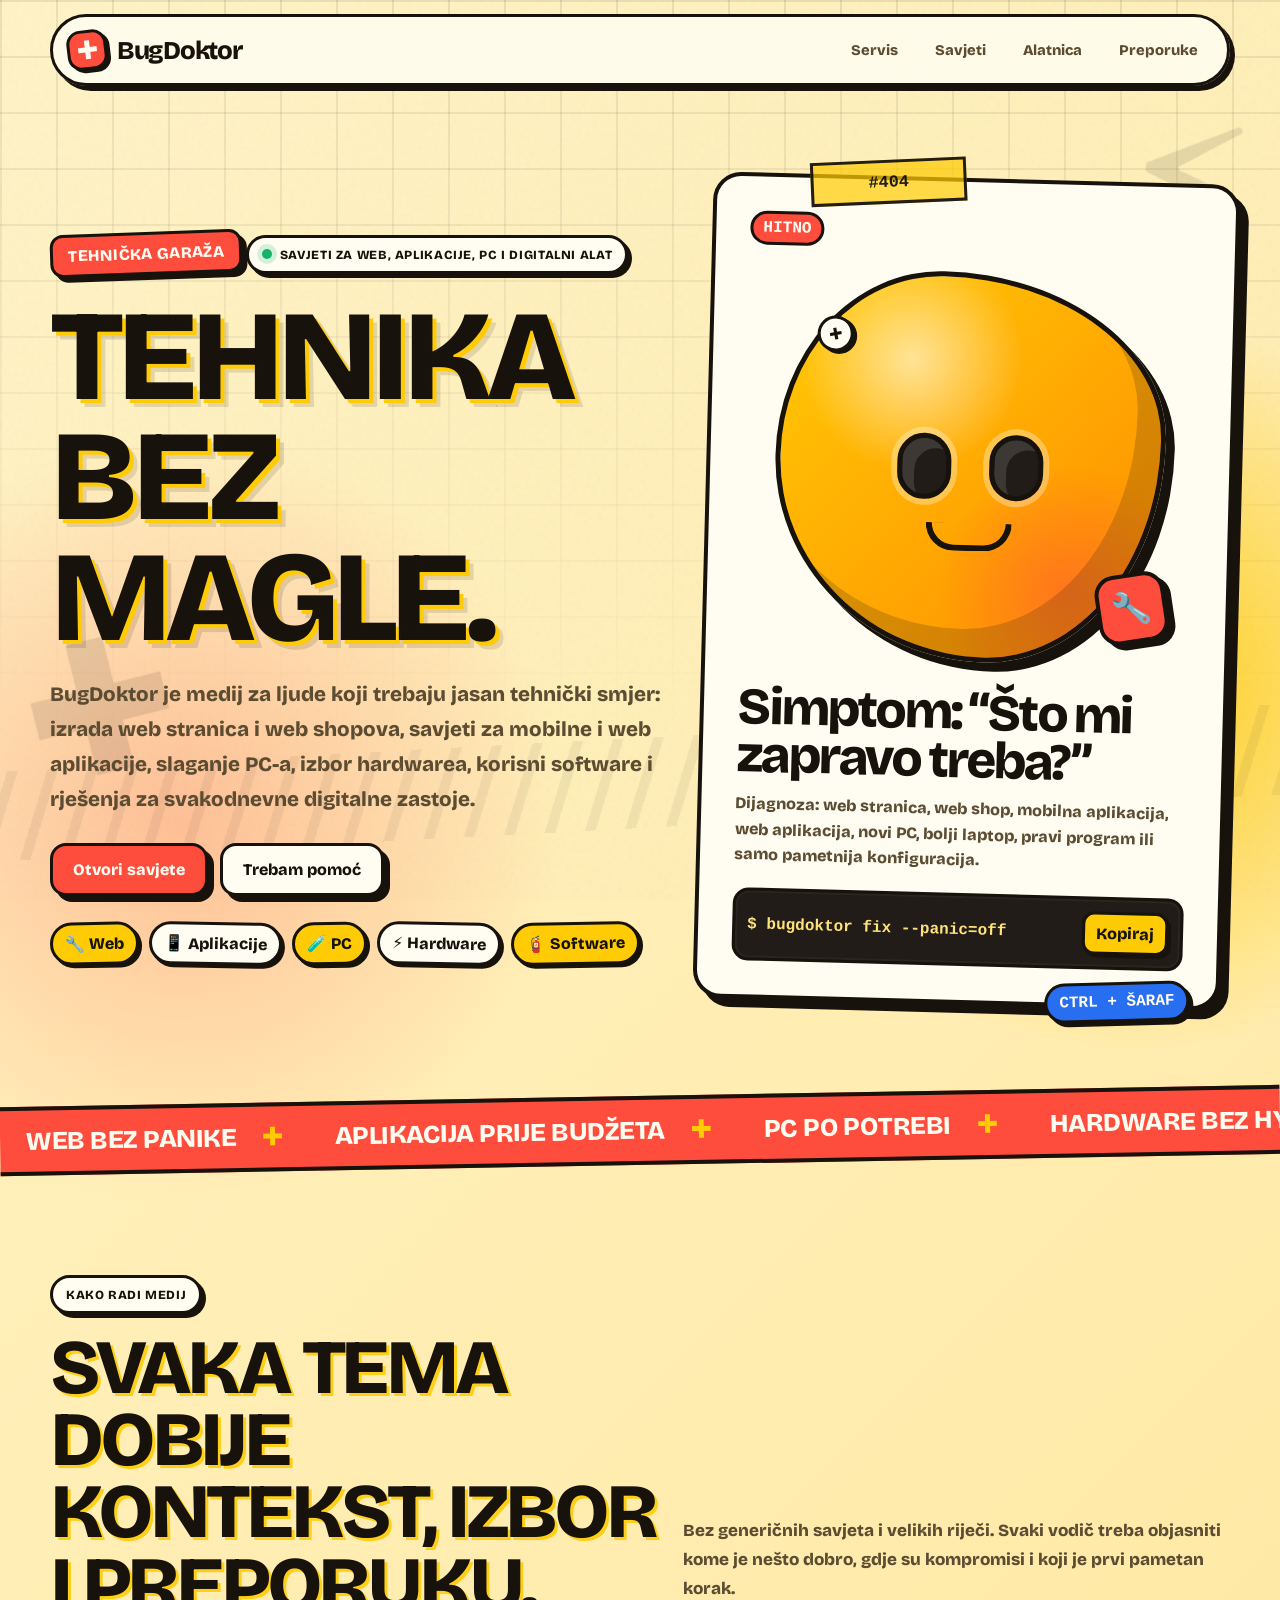
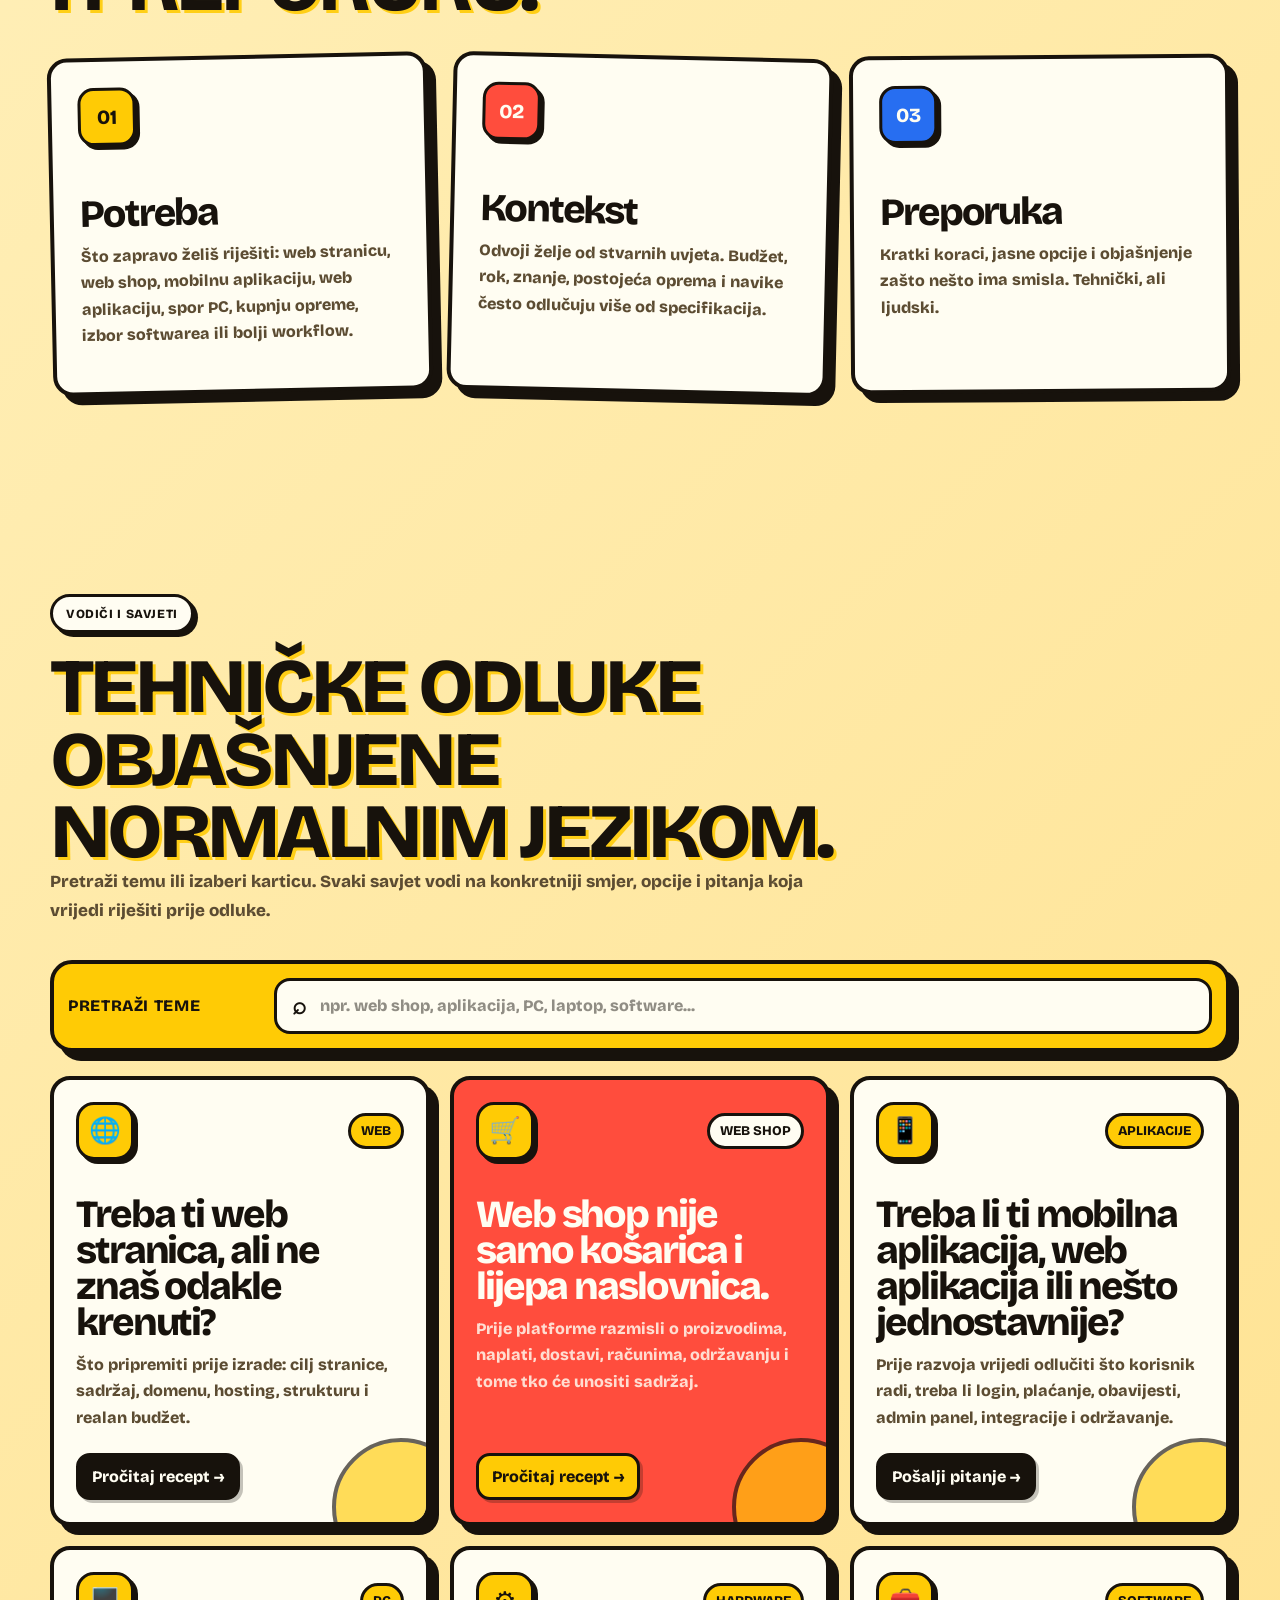
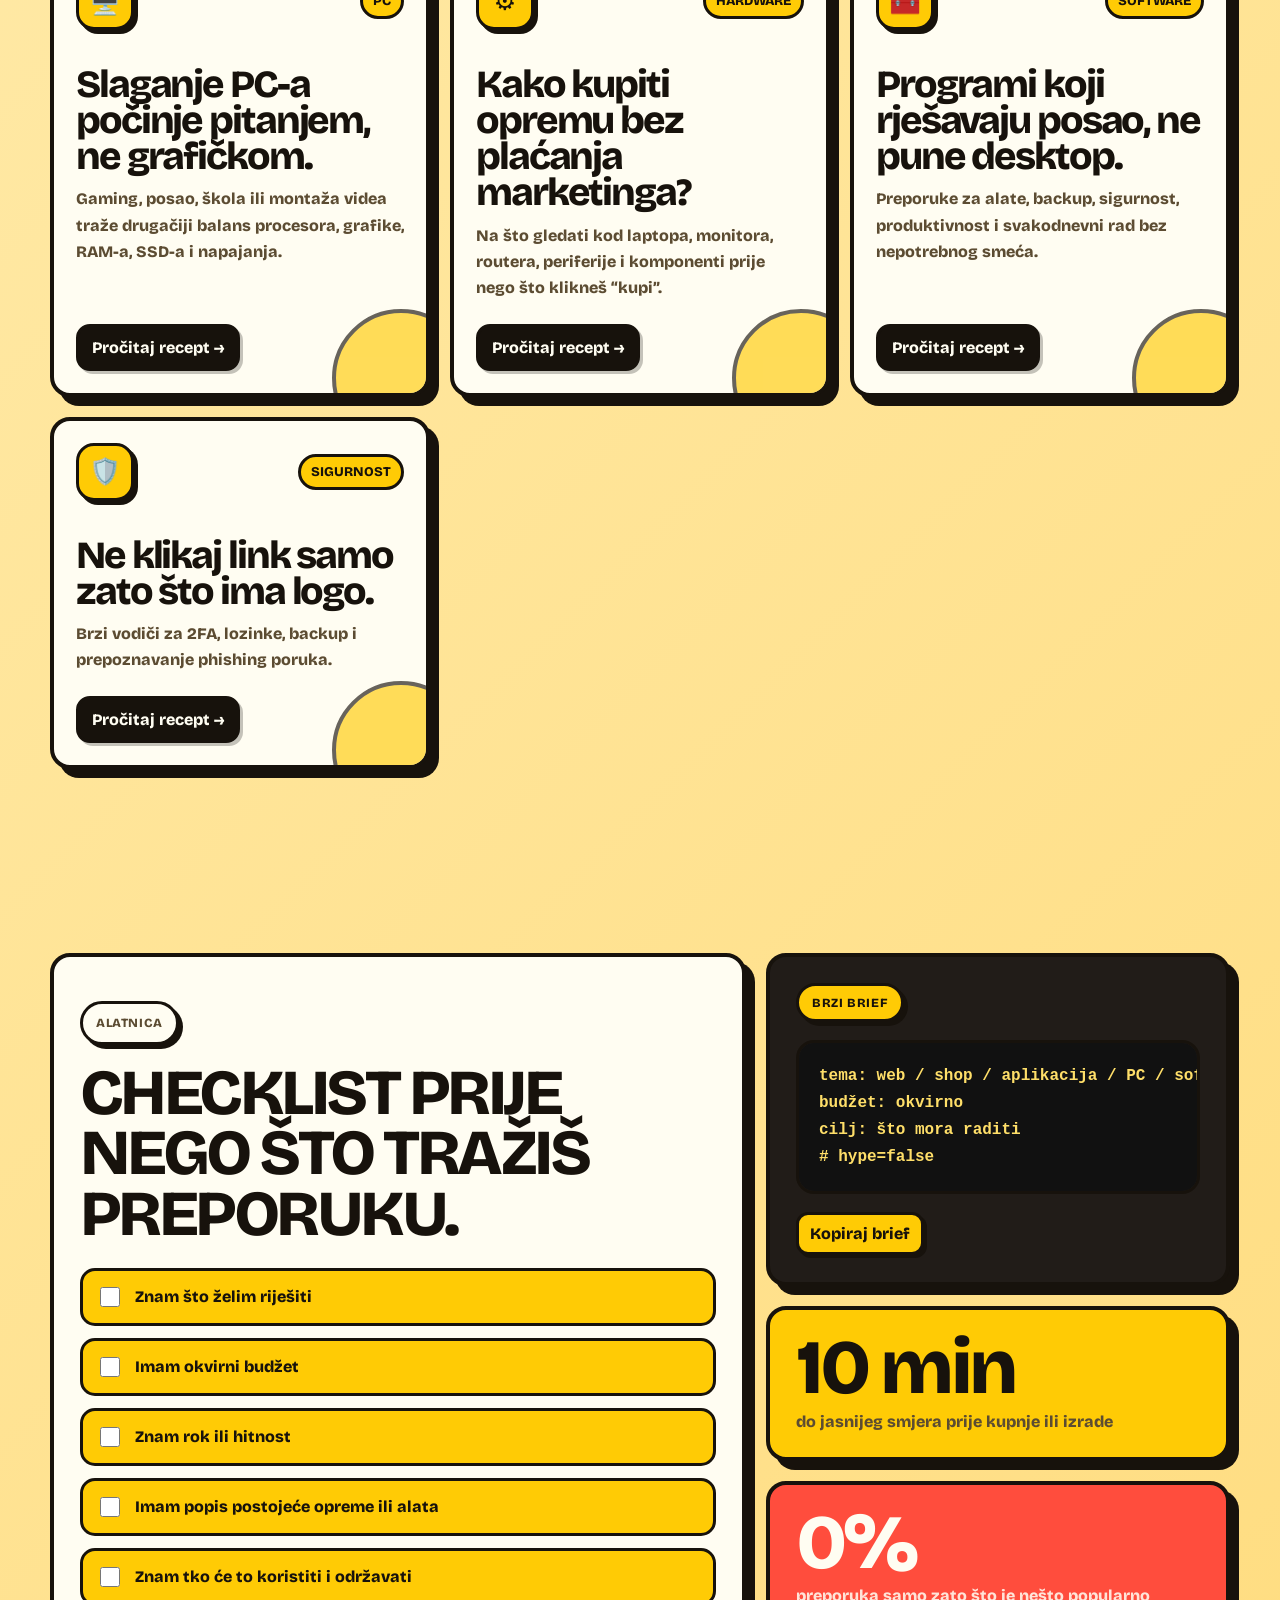
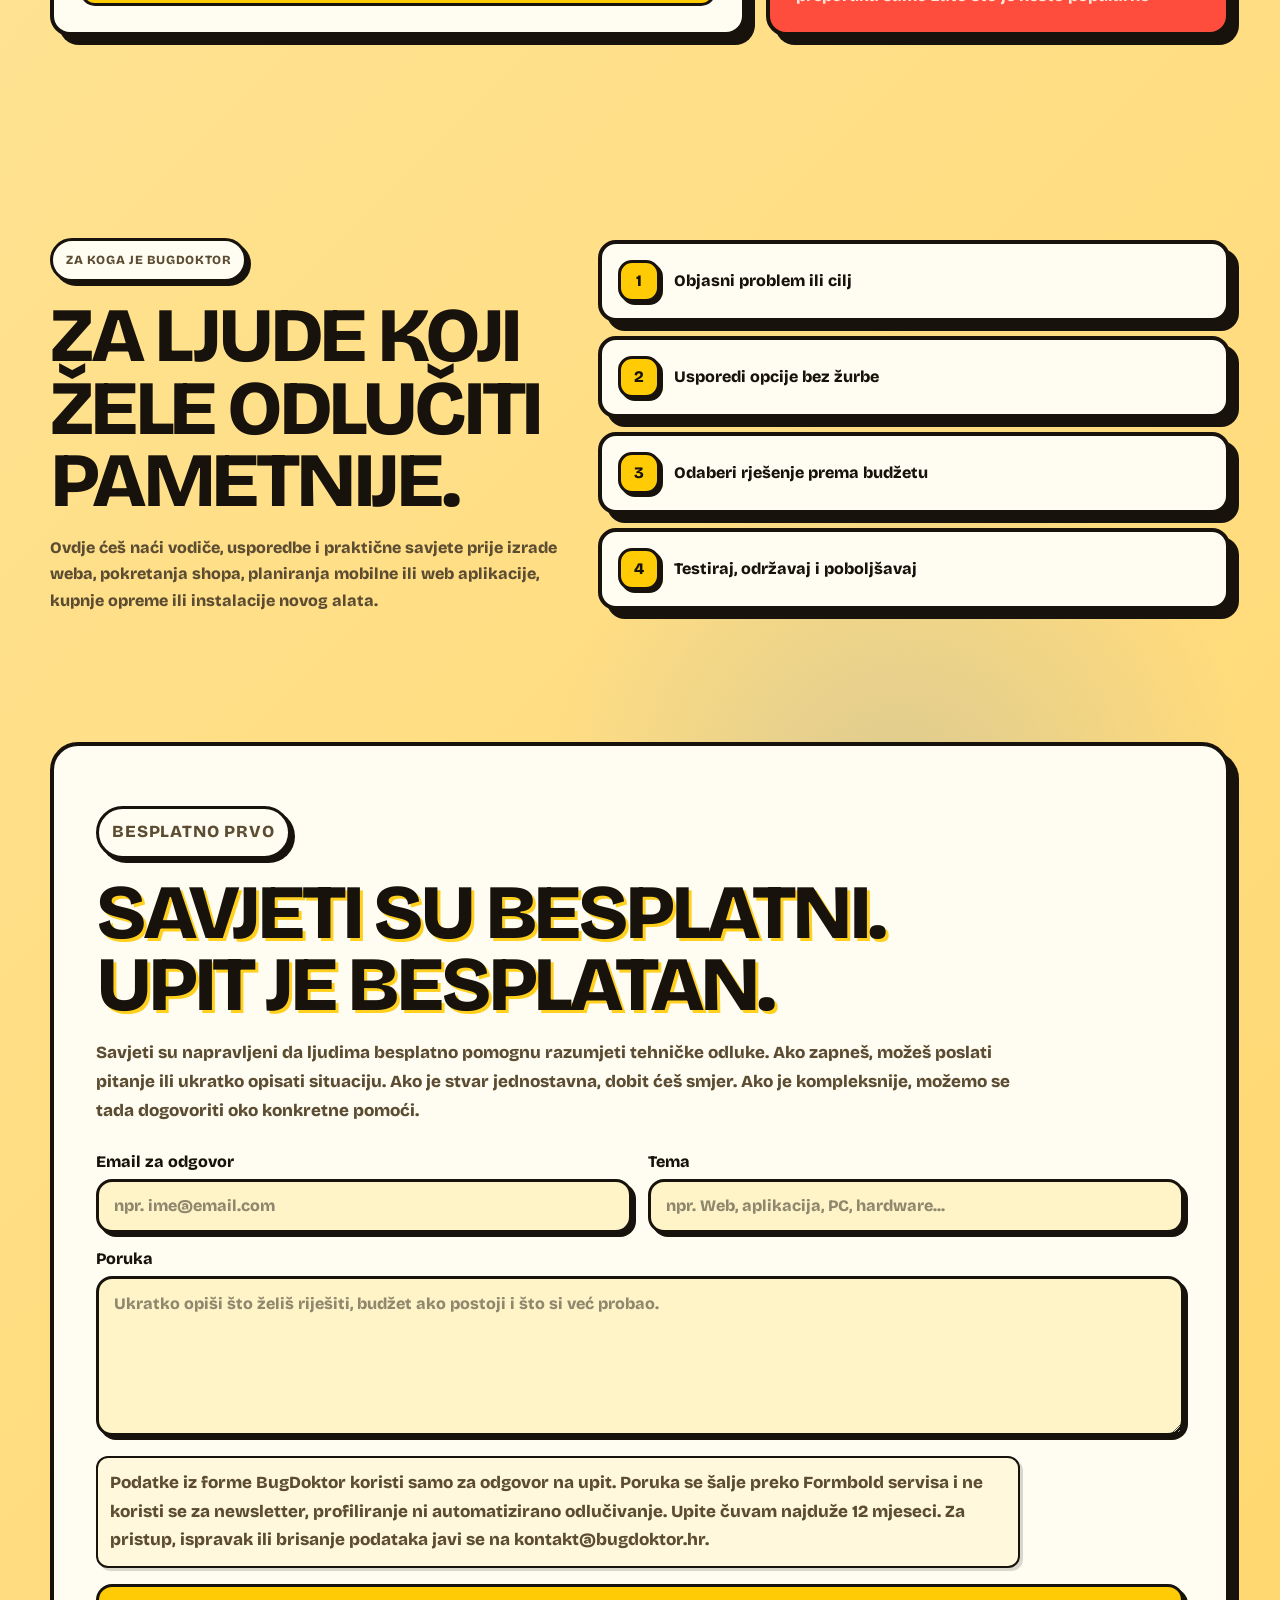
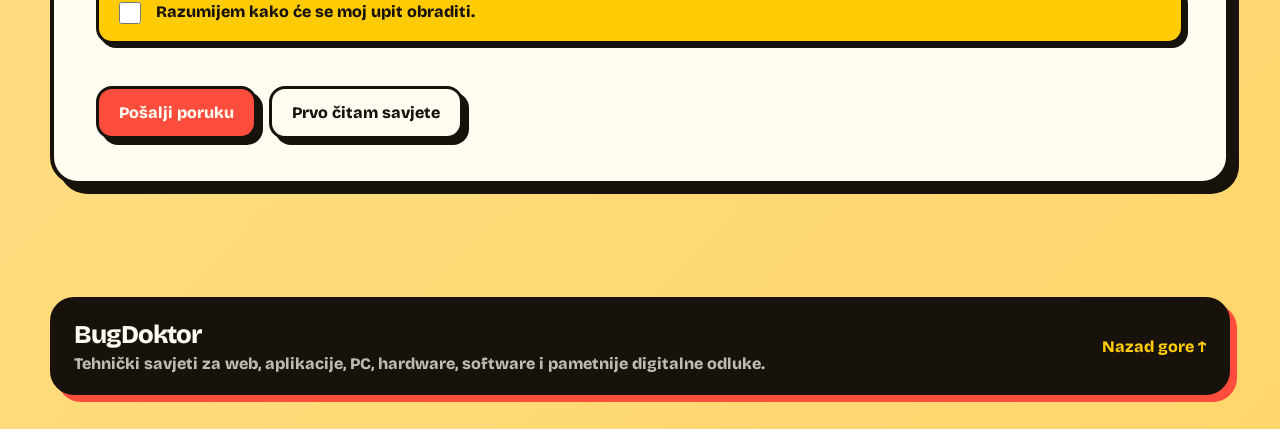
==== commit 0a443757: "promjene" ====
--- a/index.html
+++ b/index.html
@@ -8,6 +8,7 @@
   <meta name="theme-color" content="#ffcb05" />
   <link rel="canonical" href="https://bugdoktor.hr/" />
   <link rel="alternate" type="application/rss+xml" title="BugDoktor savjeti" href="https://bugdoktor.hr/feed.xml" />
+  <link rel="icon" type="image/svg+xml" href="favicon.svg" />
   <link rel="manifest" href="site.webmanifest" />
   <meta property="og:type" content="website" />
   <meta property="og:title" content="BugDoktor — tehnički savjeti za web, aplikacije, PC i opremu" />
--- a/styles.css
+++ b/styles.css
@@ -1,7 +1,15 @@
+@font-face {
+  font-family: "Bricolage Grotesque";
+  font-style: normal;
+  font-weight: 700 900;
+  font-display: swap;
+  src: url("assets/fonts/bricolage-grotesque-800.ttf") format("truetype");
+}
+
 :root {
   color-scheme: light;
-  --font-display: "Arial Black", "Segoe UI Black", Impact, system-ui, sans-serif;
-  --font-body: system-ui, -apple-system, BlinkMacSystemFont, "Segoe UI", sans-serif;
+  --font-display: "Bricolage Grotesque", "Arial Black", "Segoe UI Black", Impact, system-ui, sans-serif;
+  --font-body: "Bricolage Grotesque", system-ui, -apple-system, BlinkMacSystemFont, "Segoe UI", sans-serif;
   --font-mono: Consolas, "SFMono-Regular", Menlo, ui-monospace, monospace;
 
   --ink: #17120c;
@@ -188,7 +196,6 @@
   grid-template-columns: 1.08fr .92fr;
   gap: 34px;
   align-items: center;
-  overflow-x: clip;
 }
 
 .hero-copy { position: relative; }
@@ -539,8 +546,9 @@
   background: var(--red);
   color: var(--white);
   max-width: 100vw;
-  overflow: clip;
-  contain: layout paint;
+  overflow-x: clip;
+  overflow-y: visible;
+  contain: layout;
   transform: rotate(-1deg);
 }
 
@@ -603,17 +611,6 @@
   display: grid;
   grid-template-columns: repeat(3, 1fr);
   gap: 20px;
-}
-
-.service-section,
-.advice-section,
-.toolkit-section,
-.deploy-section,
-.help-section,
-.blog-layout,
-.post-shell {
-  content-visibility: auto;
-  contain-intrinsic-size: 900px;
 }
 
 .service-card,
